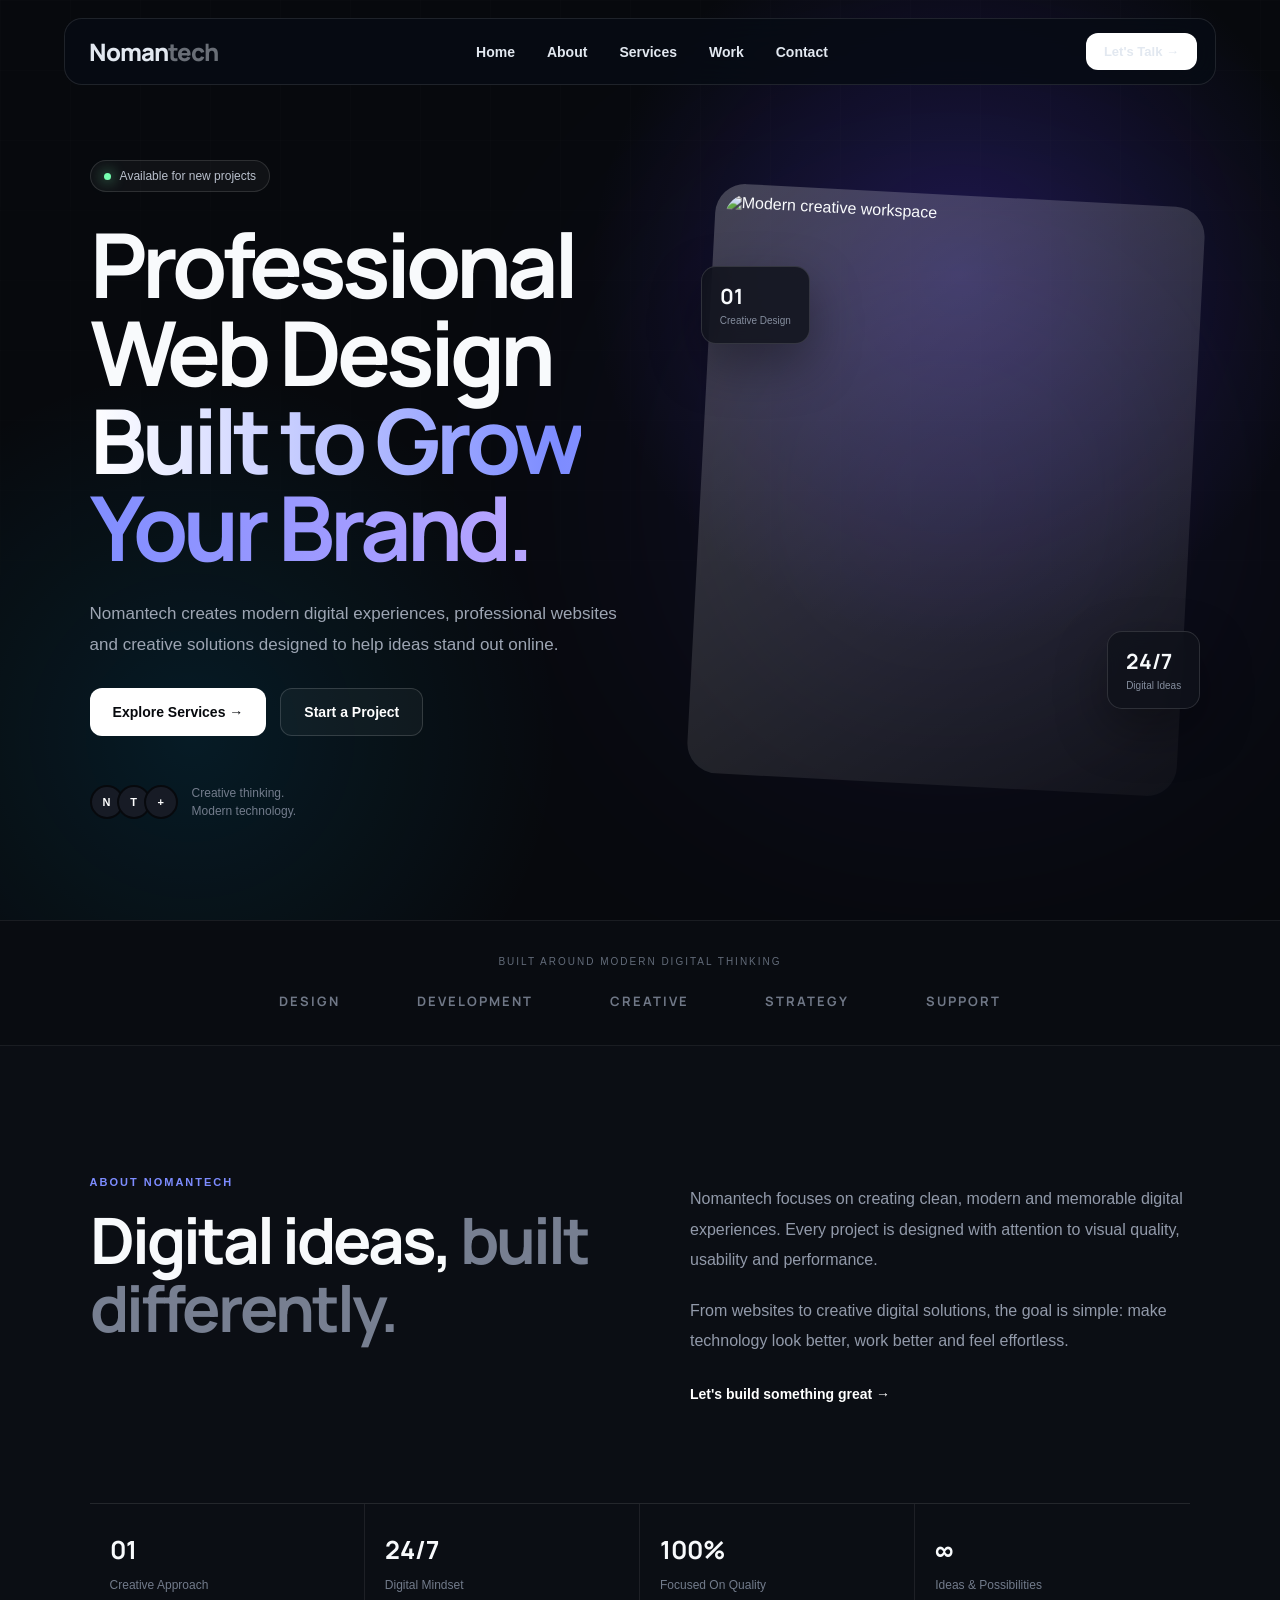
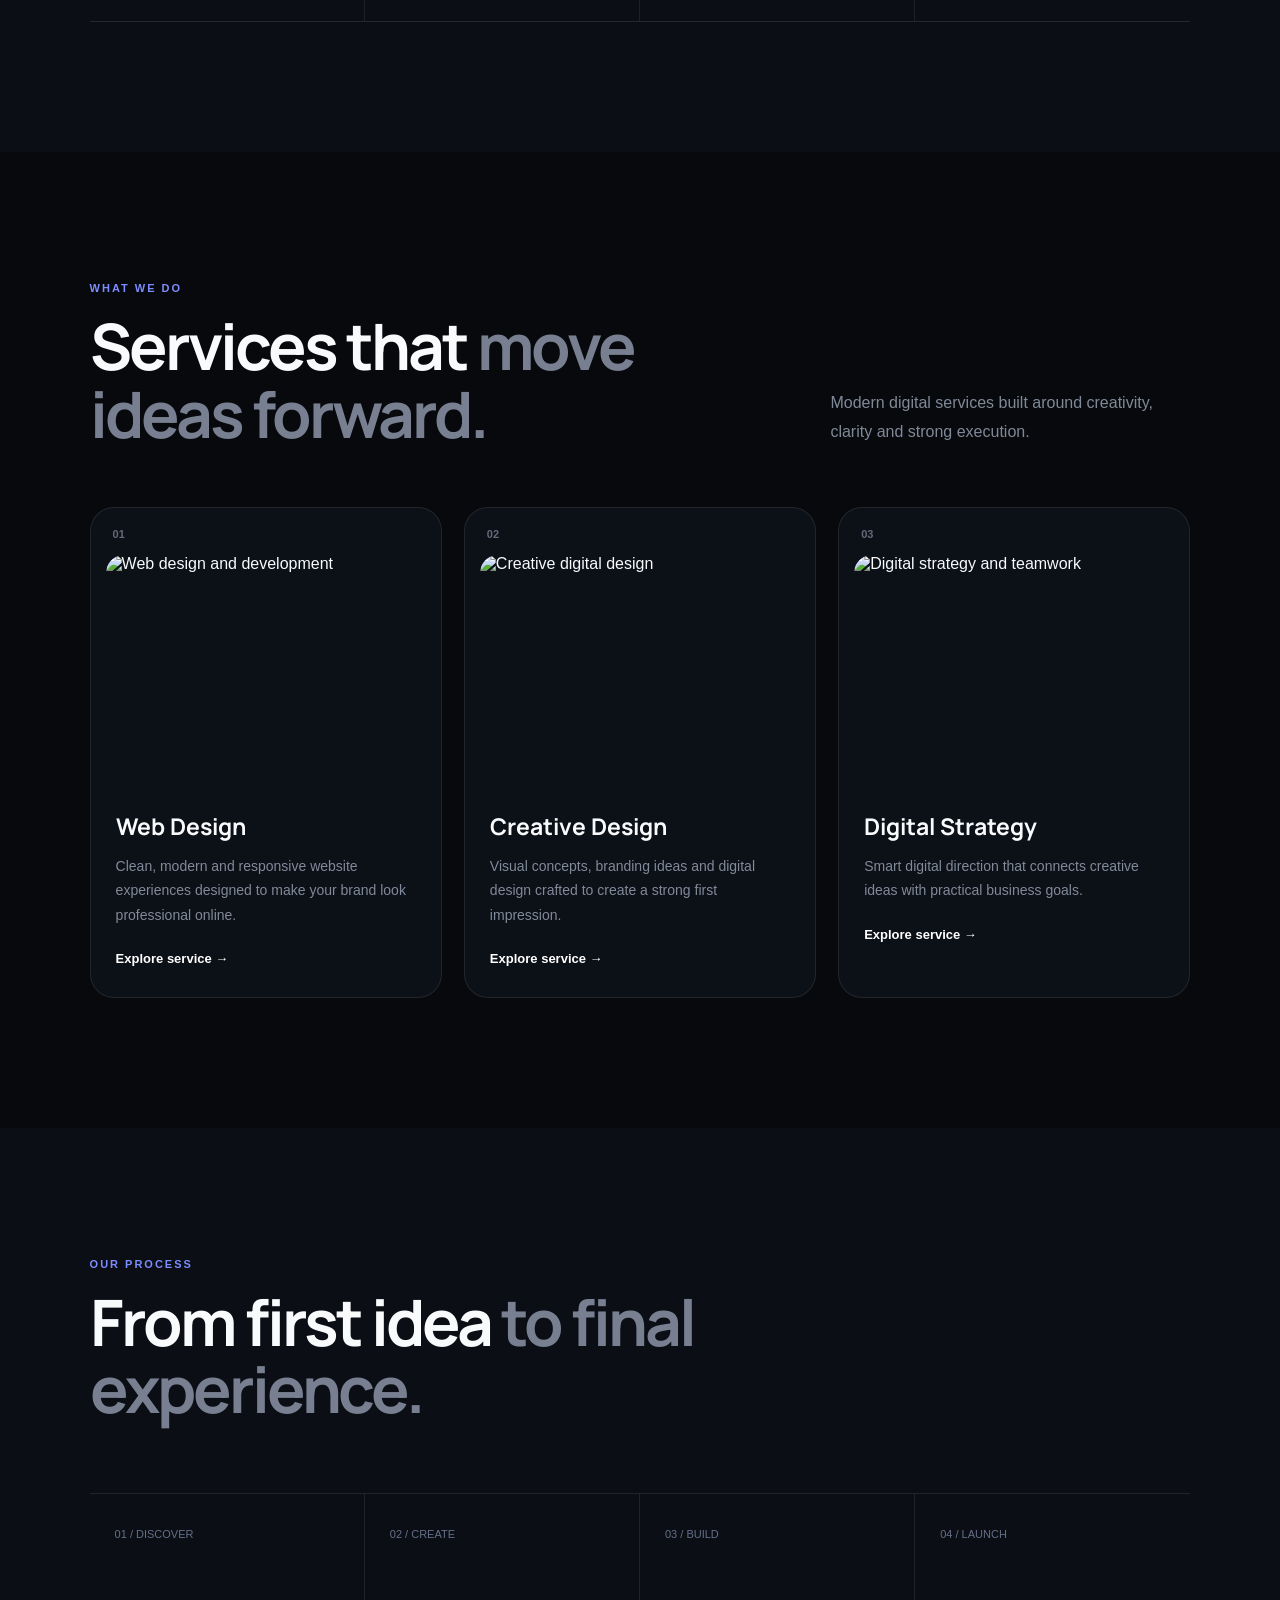
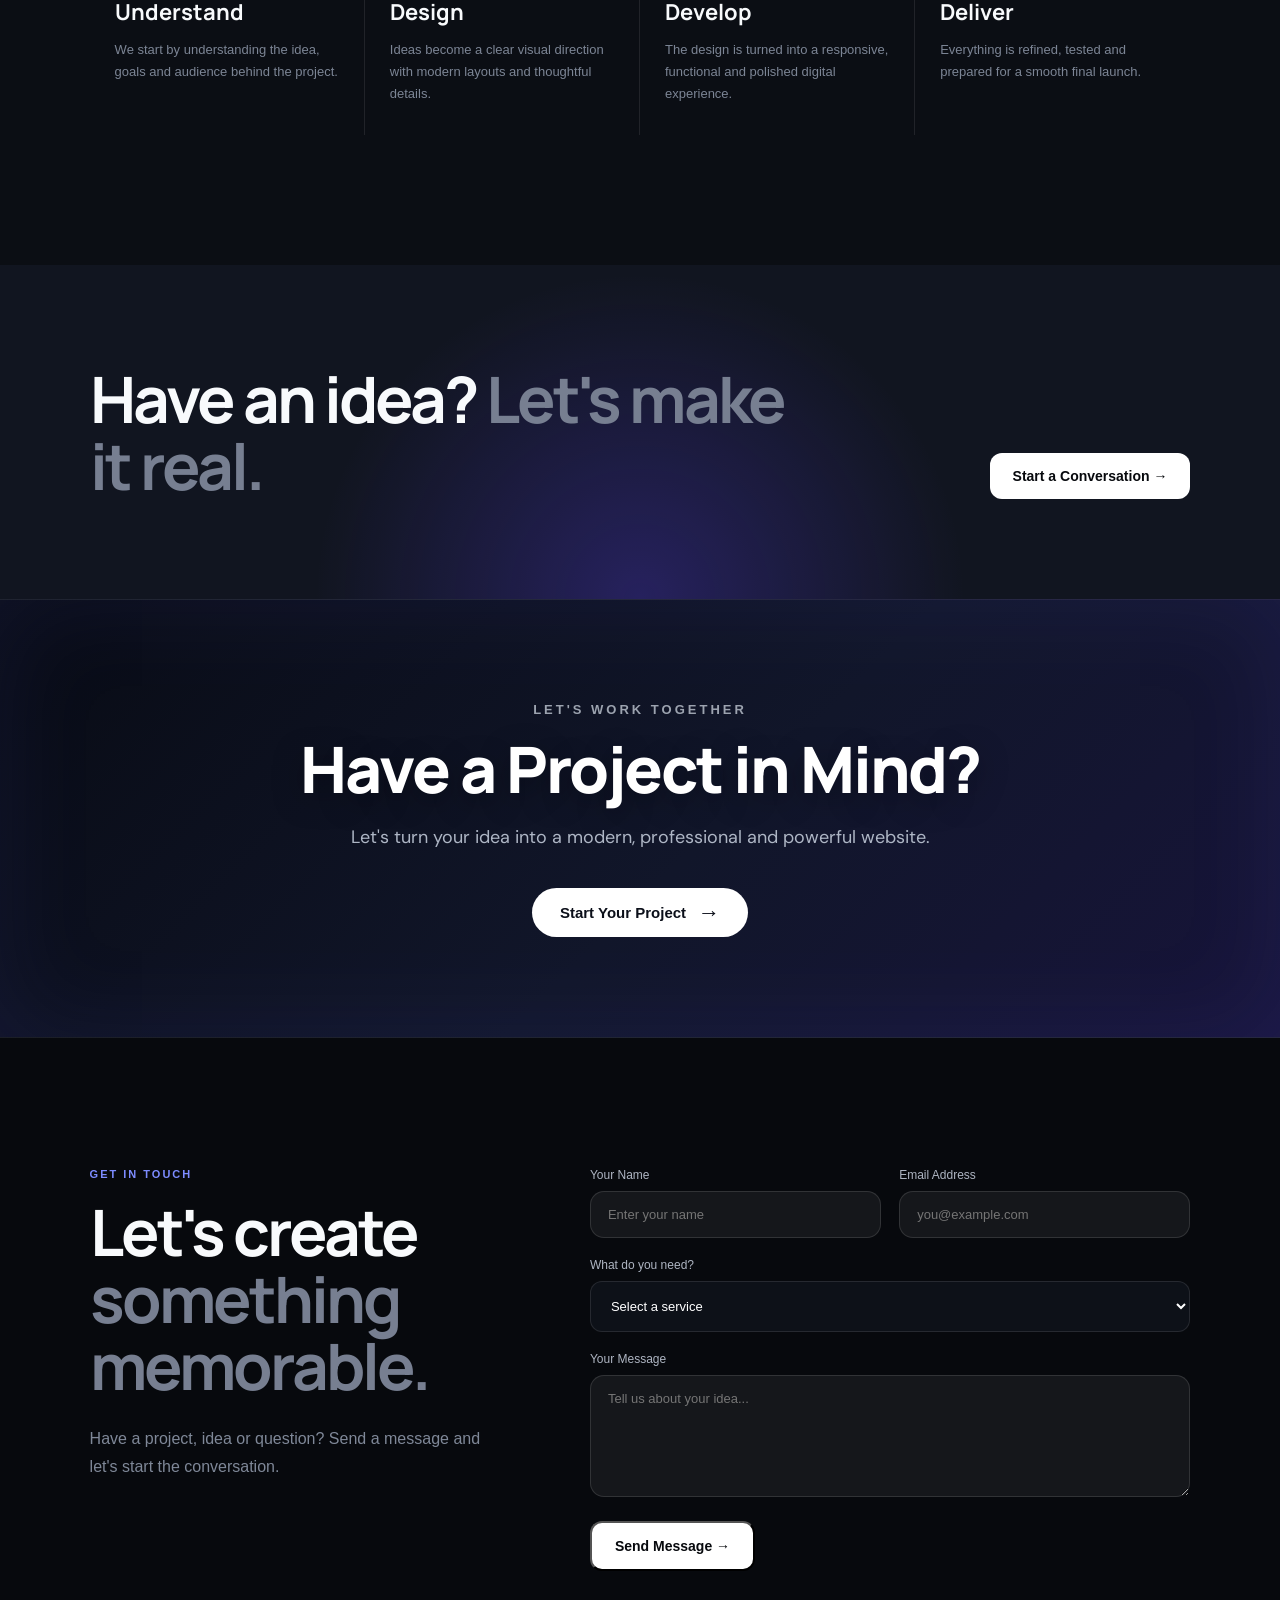
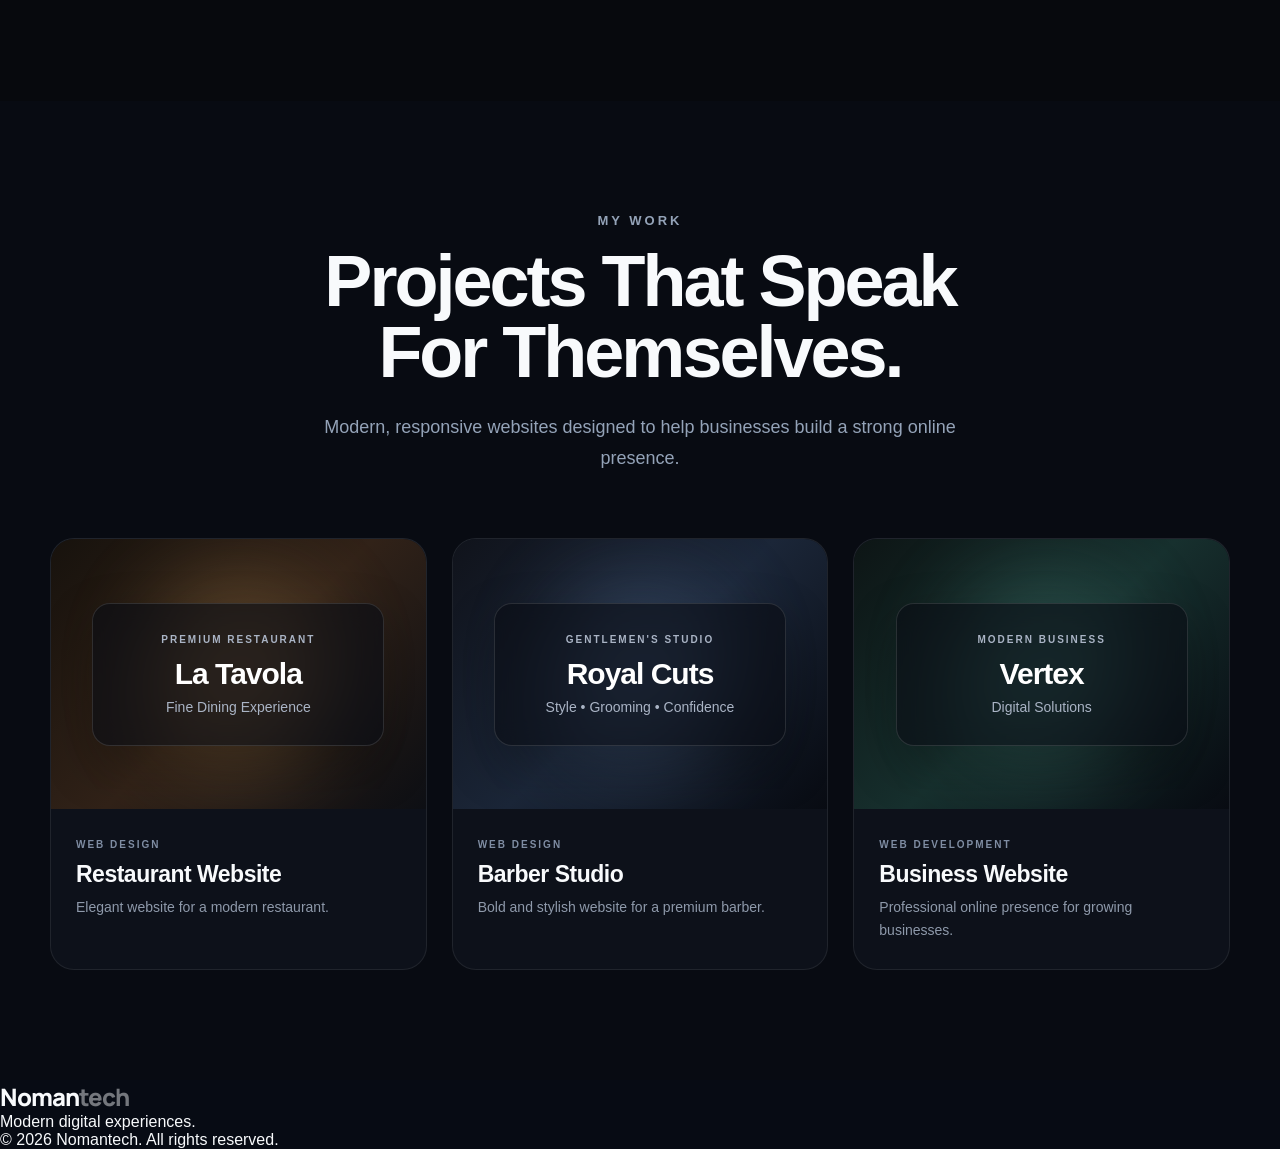
==== index.html @ fd7db146 "Fix SEO title tag" ====
<!DOCTYPE html>
<html lang="en">
<head>

    <meta charset="UTF-8">

    <meta name="viewport" content="width=device-width, initial-scale=1.0">

    <title>Nomantech | Web Design & Web Development</title>

    <meta name="description" content="Nomantech creates professional websites, modern web designs and custom web development solutions for businesses and brands.">

    <meta name="keywords" content="Nomantech, web design, web development, digital experiences, creative design, websites">

    <meta name="author" content="Nomantech">

    <meta name="robots" content="index, follow">

    <meta name="theme-color" content="#07090d">

    <link rel="canonical" href="https://noman-baloch.github.io/nomantech/">

    <!-- Open Graph -->

    <meta property="og:type" content="website">
    <meta property="og:title" content="Nomantech — Modern Digital Experiences">
    <meta property="og:description" content="Modern websites, creative digital experiences and professional solutions by Nomantech.">
    <meta property="og:url" content="https://noman-baloch.github.io/nomantech/">

    <!-- Twitter -->

    <meta name="twitter:card" content="summary_large_image">
    <meta name="twitter:title" content="Nomantech — Modern Digital Experiences">
    <meta name="twitter:description" content="Modern websites, creative digital experiences and professional solutions by Nomantech.">

    <!-- Fonts -->

    <link rel="preconnect" href="https://fonts.googleapis.com">
    <link rel="preconnect" href="https://fonts.gstatic.com" crossorigin>

    <link href="https://fonts.googleapis.com/css2?family=DM+Sans:wght@400;500;600;700&family=Manrope:wght@500;600;700;800&display=swap" rel="stylesheet">

    <!-- CSS -->

    <link rel="stylesheet" href="style.css">

    <!-- Google structured data -->

    <script type="application/ld+json">
    {
        "@context": "https://schema.org",
        "@type": "Organization",
        "name": "Nomantech",
        "url": "https://noman-baloch.github.io/nomantech/"
    }
    </script>

</head>

<body>

<!-- ================= NAVBAR ================= -->

<header class="site-header">

    <nav class="navbar">

        <a href="#home" class="logo">
            Noman<span>tech</span>
        </a>

        <div class="nav-links">

            <a href="#home">Home</a>

            <a href="#about">About</a>

            <a href="#services">Services</a>

            <a href="#work">Work</a>

            <a href="#contact">Contact</a>

        </div>

        <a href="#contact" class="nav-button">
            Let's Talk →
        </a>

    </nav>

</header>


<main>


<!-- ================= HERO ================= -->

<section id="home" class="hero">

    <div class="hero-content">

        <div class="hero-badge">

            <span></span>

            Available for new projects

        </div>


        <h1>

            Professional Web Design

            <span>Built to Grow Your Brand.</span>

        </h1>


        <p>

            Nomantech creates modern digital experiences,
            professional websites and creative solutions
            designed to help ideas stand out online.

        </p>


        <div class="hero-buttons">

            <a href="#services" class="button button-primary">

                Explore Services →

            </a>


            <a href="#contact" class="button button-outline">

                Start a Project

            </a>

        </div>


        <div class="hero-trust">

            <div class="trust-avatars">

                <span>N</span>

                <span>T</span>

                <span>+</span>

            </div>


            <p>

                Creative thinking.<br>

                Modern technology.

            </p>

        </div>

    </div>


    <div class="hero-visual">

        <div class="visual-glow"></div>


        <div class="hero-image-wrap">

            <img
                src="https://images.unsplash.com/photo-1497366754035-f200968a6e72?auto=format&fit=crop&w=1000&q=85"
                alt="Modern creative workspace"
            >

        </div>


        <div class="floating-card card-one">

            <strong>01</strong>

            <small>Creative Design</small>

        </div>


        <div class="floating-card card-two">

            <strong>24/7</strong>

            <small>Digital Ideas</small>

        </div>

    </div>

</section>


<!-- ================= TRUSTED ================= -->

<section class="trusted-section">

    <p>BUILT AROUND MODERN DIGITAL THINKING</p>


    <div class="trusted-items">

        <span>DESIGN</span>

        <span>DEVELOPMENT</span>

        <span>CREATIVE</span>

        <span>STRATEGY</span>

        <span>SUPPORT</span>

    </div>

</section>


<!-- ================= ABOUT ================= -->

<section id="about" class="about-section">

    <div class="about-grid">


        <div class="about-heading">

            <div class="section-label">

                ABOUT NOMANTECH

            </div>


            <h2>

                Digital ideas,

                <span>built differently.</span>

            </h2>

        </div>


        <div class="about-text">

            <p>

                Nomantech focuses on creating clean,
                modern and memorable digital experiences.
                Every project is designed with attention
                to visual quality, usability and performance.

            </p>


            <p>

                From websites to creative digital solutions,
                the goal is simple: make technology look
                better, work better and feel effortless.

            </p>


            <a href="#contact" class="text-link">

                Let's build something great →

            </a>

        </div>

    </div>


    <div class="stats">


        <div class="stat">

            <strong>01</strong>

            <span>Creative Approach</span>

        </div>


        <div class="stat">

            <strong>24/7</strong>

            <span>Digital Mindset</span>

        </div>


        <div class="stat">

            <strong>100%</strong>

            <span>Focused On Quality</span>

        </div>


        <div class="stat">

            <strong>∞</strong>

            <span>Ideas & Possibilities</span>

        </div>

    </div>

</section>


<!-- ================= SERVICES ================= -->

<section id="services" class="services-section">


    <div class="section-top">

        <div>

            <div class="section-label">

                WHAT WE DO

            </div>


            <h2>

                Services that

                <span>move ideas forward.</span>

            </h2>

        </div>


        <p>

            Modern digital services built around
            creativity, clarity and strong execution.

        </p>

    </div>


    <div class="services-grid">


        <article class="service-card">

            <div class="service-number">

                01

            </div>


            <div class="service-image">

                <img
                    src="https://images.unsplash.com/photo-1460925895917-afdab827c52f?auto=format&fit=crop&w=900&q=85"
                    alt="Web design and development"
                    loading="lazy"
                >

            </div>


            <div class="service-content">

                <h3>

                    Web Design

                </h3>


                <p>

                    Clean, modern and responsive website
                    experiences designed to make your brand
                    look professional online.

                </p>


                <a href="#contact">

                    Explore service →

                </a>

            </div>

        </article>


        <article class="service-card">

            <div class="service-number">

                02

            </div>


            <div class="service-image">

                <img
                    src="https://images.unsplash.com/photo-1558655146-d09347e92766?auto=format&fit=crop&w=900&q=85"
                    alt="Creative digital design"
                    loading="lazy"
                >

            </div>


            <div class="service-content">

                <h3>

                    Creative Design

                </h3>


                <p>

                    Visual concepts, branding ideas and
                    digital design crafted to create a
                    strong first impression.

                </p>


                <a href="#contact">

                    Explore service →

                </a>

            </div>

        </article>


        <article class="service-card">

            <div class="service-number">

                03

            </div>


            <div class="service-image">

                <img
                    src="https://images.unsplash.com/photo-1551434678-e076c223a692?auto=format&fit=crop&w=900&q=85"
                    alt="Digital strategy and teamwork"
                    loading="lazy"
                >

            </div>


            <div class="service-content">

                <h3>

                    Digital Strategy

                </h3>


                <p>

                    Smart digital direction that connects
                    creative ideas with practical business
                    goals.

                </p>


                <a href="#contact">

                    Explore service →

                </a>

            </div>

        </article>


    </div>

</section>


<!-- ================= WORK ================= -->

<section id="work" class="work-section">


    <div class="section-label">

        OUR PROCESS

    </div>


    <h2>

        From first idea

        <span>to final experience.</span>

    </h2>


    <div class="process-grid">


        <div class="process-item">

            <span>01 / DISCOVER</span>

            <h3>Understand</h3>

            <p>

                We start by understanding the idea,
                goals and audience behind the project.

            </p>

        </div>


        <div class="process-item">

            <span>02 / CREATE</span>

            <h3>Design</h3>

            <p>

                Ideas become a clear visual direction
                with modern layouts and thoughtful details.

            </p>

        </div>


        <div class="process-item">

            <span>03 / BUILD</span>

            <h3>Develop</h3>

            <p>

                The design is turned into a responsive,
                functional and polished digital experience.

            </p>

        </div>


        <div class="process-item">

            <span>04 / LAUNCH</span>

            <h3>Deliver</h3>

            <p>

                Everything is refined, tested and prepared
                for a smooth final launch.

            </p>

        </div>


    </div>

</section>


<!-- ================= CTA ================= -->

<section class="cta-section">


    <div class="cta-inner">


        <h2>

            Have an idea?

            <span>Let's make it real.</span>

        </h2>


        <a href="#contact" class="button button-light">

            Start a Conversation →

        </a>

    </div>

</section>

<!-- ===== START YOUR PROJECT CTA ===== -->
<section class="project-cta">
    <div class="cta-content">
        <span class="cta-label">LET'S WORK TOGETHER</span>

        <h2>Have a Project in Mind?</h2>

        <p>
            Let's turn your idea into a modern, professional and powerful website.
        </p>

        <a href="#contact" class="cta-button">
            Start Your Project <span>→</span>
        </a>
    </div>
</section>

<!-- ================= CONTACT ================= -->

<section id="contact" class="contact-section">


    <div class="contact-heading">


        <div class="section-label">

            GET IN TOUCH

        </div>


        <h2>

            Let's create

            <span>something memorable.</span>

        </h2>


        <p>

            Have a project, idea or question?
            Send a message and let's start the conversation.

        </p>

    </div>


    <form class="contact-form" action="https://formspree.io/f/xljewkkn" method="POST">


        <div class="form-row">


            <div class="form-group">

                <label for="name">

                    Your Name

                </label>


                <input
                    id="name"
		    name="name"
		    type="text"
		    placeholder="Enter your name"
		    required
		>

            </div>


            <div class="form-group">

                <label for="email">

                    Email Address

                </label>


                <input
 		    id="email"
		    name="email"
		    type="email"
		    placeholder="you@example.com"
		    required
		>

            </div>

        </div>


        <div class="form-group">

            <label for="service">

                What do you need?

            </label>


            <select id="service" name="service">

                <option value="">

                    Select a service

                </option>

                <option>

                    Web Design

                </option>

                <option>

                    Creative Design

                </option>

                <option>

                    Digital Strategy

                </option>

                <option>

                    Other

                </option>

            </select>

        </div>


        <div class="form-group">

            <label for="message">

                Your Message

            </label>


            <textarea
	        id="message"
                name="message"
                rows="6"
                placeholder="Tell us about your idea..."
                required
            ></textarea>

        </div>


        <button type="submit" class="button button-primary">

            Send Message →

        </button>


    </form>

</section>


<!-- ===== PORTFOLIO ===== -->
<section id="portfolio" class="portfolio-section">
    <div class="portfolio-container">

        <div class="section-heading">
            <span>MY WORK</span>
            <h2>Projects That Speak<br>For Themselves.</h2>
            <p>Modern, responsive websites designed to help businesses build a strong online presence.</p>
        </div>

        <div class="portfolio-grid">

            <div class="portfolio-card">
                <div class="portfolio-image restaurant">
                    <div class="mockup-content">
                        <small>PREMIUM RESTAURANT</small>
                        <h3>La Tavola</h3>
                        <p>Fine Dining Experience</p>
                    </div>
                </div>
                <div class="portfolio-info">
                    <span>WEB DESIGN</span>
                    <h3>Restaurant Website</h3>
                    <p>Elegant website for a modern restaurant.</p>
                </div>
            </div>

            <div class="portfolio-card">
                <div class="portfolio-image barber">
                    <div class="mockup-content">
                        <small>GENTLEMEN'S STUDIO</small>
                        <h3>Royal Cuts</h3>
                        <p>Style • Grooming • Confidence</p>
                    </div>
                </div>
                <div class="portfolio-info">
                    <span>WEB DESIGN</span>
                    <h3>Barber Studio</h3>
                    <p>Bold and stylish website for a premium barber.</p>
                </div>
            </div>

            <div class="portfolio-card">
                <div class="portfolio-image business">
                    <div class="mockup-content">
                        <small>MODERN BUSINESS</small>
                        <h3>Vertex</h3>
                        <p>Digital Solutions</p>
                    </div>
                </div>
                <div class="portfolio-info">
                    <span>WEB DEVELOPMENT</span>
                    <h3>Business Website</h3>
                    <p>Professional online presence for growing businesses.</p>
                </div>
            </div>

        </div>
    </div>
</section>
</main>


<!-- ================= FOOTER ================= -->

<footer class="site-footer">


    <div>

        <a href="#home" class="logo">

            Noman<span>tech</span>

        </a>


        <p>

            Modern digital experiences.

        </p>

    </div>


    <p>

          © 2026 Nomantech. All rights reserved.

    </p>


</footer>


<!-- ================= SCRIPT ================= -->

<script>

document
    .querySelector(".contact-form")
    .addEventListener("submit", function(event) {


        alert("Thanks! Your message has been received.");

    });

</script>


</body>
</html>
---- style.css ----
* {
  margin: 0;
  padding: 0;
  box-sizing: border-box;
  }

html {
scroll-behavior: smooth;
}

body {
font-family: "DM Sans", sans-serif;
background: #07090d;
color: #f8fafc;
overflow-x: hidden;
}

a {
color: inherit;
text-decoration: none;
}

img {
display: block;
width: 100%;
}

/* ================= NAVBAR ================= */

.site-header {
position: fixed;
top: 0;
left: 0;
width: 100%;
z-index: 1000;
padding: 18px 5%;
}

.navbar {
max-width: 1250px;
margin: auto;
padding: 14px 18px 14px 24px;
display: flex;
align-items: center;
justify-content: space-between;
border: 1px solid rgba(255,255,255,.10);
border-radius: 18px;
background: rgba(10,12,18,.72);
backdrop-filter: blur(18px);
}

.logo {
font-family: "Manrope", sans-serif;
font-size: 24px;
font-weight: 800;
letter-spacing: -1px;
}

.logo span {
opacity: .45;
}

.nav-links {
display: flex;
gap: 32px;
}

.nav-links a {
color: #a7afbd;
font-size: 14px;
transition: .3s ease;
}

.nav-links a:hover {
color: white;
}

.nav-button {
padding: 11px 18px;
border-radius: 12px;
background: white;
color: #080a0e;
font-size: 13px;
font-weight: 700;
}

/* ================= HERO ================= */

.hero {
min-height: 100vh;
padding: 160px 7% 100px;
display: grid;
grid-template-columns: 1.05fr .95fr;
align-items: center;
gap: 70px;
position: relative;
overflow: hidden;
background:
radial-gradient(circle at 75% 30%, rgba(93,65,255,.24), transparent 32%),
radial-gradient(circle at 15% 80%, rgba(0,190,255,.10), transparent 28%),
#07090d;
}

.hero::before {
content: "";
position: absolute;
inset: 0;
opacity: .13;
background-image:
linear-gradient(rgba(255,255,255,.08) 1px, transparent 1px),
linear-gradient(90deg, rgba(255,255,255,.08) 1px, transparent 1px);
background-size: 70px 70px;
mask-image: linear-gradient(to bottom, black, transparent);
}

.hero-content {
position: relative;
z-index: 2;
max-width: 700px;
}

.hero-badge {
display: inline-flex;
align-items: center;
gap: 9px;
padding: 8px 13px;
border: 1px solid rgba(255,255,255,.12);
border-radius: 100px;
background: rgba(255,255,255,.04);
color: #b9c0cc;
font-size: 12px;
margin-bottom: 28px;
}

.hero-badge span {
width: 7px;
height: 7px;
border-radius: 50%;
background: #76ffb0;
box-shadow: 0 0 14px #76ffb0;
}

.hero h1 {
font-family: "Manrope", sans-serif;
font-size: clamp(52px, 7vw, 92px);
line-height: .98;
letter-spacing: -5px;
max-width: 800px;
}

.hero h1 span {
background: linear-gradient(90deg, #ffffff, #7d8cff, #b8a5ff);
-webkit-background-clip: text;
color: transparent;
}

.hero-content > p {
max-width: 590px;
margin: 28px 0;
color: #9da5b3;
font-size: 17px;
line-height: 1.8;
}

.hero-buttons {
display: flex;
gap: 14px;
flex-wrap: wrap;
}

.button {
display: inline-flex;
align-items: center;
justify-content: center;
padding: 15px 23px;
border-radius: 13px;
font-size: 14px;
font-weight: 700;
transition: .3s ease;
}

.button-primary {
background: white;
color: #07090d;
}

.button-primary:hover {
transform: translateY(-3px);
}

.button-outline {
border: 1px solid rgba(255,255,255,.15);
color: white;
background: rgba(255,255,255,.04);
}

.button-outline:hover {
background: rgba(255,255,255,.10);
}

.hero-trust {
margin-top: 48px;
display: flex;
align-items: center;
gap: 14px;
}

.hero-trust p {
color: #737c8c;
font-size: 12px;
line-height: 1.5;
}

.trust-avatars {
display: flex;
}

.trust-avatars span {
width: 34px;
height: 34px;
margin-left: -7px;
display: grid;
place-items: center;
border-radius: 50%;
border: 2px solid #07090d;
background: #171b25;
color: white;
font-size: 11px;
font-weight: 700;
}

.trust-avatars span:first-child {
margin-left: 0;
}

/* ================= HERO IMAGE ================= */

.hero-visual {
position: relative;
min-height: 570px;
display: grid;
place-items: center;
}

.visual-glow {
position: absolute;
width: 400px;
height: 400px;
border-radius: 50%;
background: #6246ff;
filter: blur(150px);
opacity: .20;
}

.hero-image-wrap {
width: min(100%, 500px);
height: 590px;
padding: 10px;
border-radius: 30px;
background: linear-gradient(
145deg,
rgba(255,255,255,.22),
rgba(255,255,255,.03)
);
transform: rotate(3deg);
position: relative;
z-index: 2;
}

.hero-image-wrap img {
height: 100%;
object-fit: cover;
border-radius: 23px;
filter: saturate(.85);
}

.floating-card {
position: absolute;
z-index: 5;
padding: 15px 18px;
border-radius: 15px;
background: rgba(15,18,26,.82);
border: 1px solid rgba(255,255,255,.13);
backdrop-filter: blur(15px);
box-shadow: 0 20px 50px rgba(0,0,0,.35);
}

.floating-card strong {
display: block;
font-family: "Manrope", sans-serif;
font-size: 21px;
}

.floating-card small {
color: #858e9e;
font-size: 10px;
}

.card-one {
top: 12%;
left: 0;
}

.card-two {
right: -2%;
bottom: 13%;
}

/* ================= TRUSTED ================= */

.trusted-section {
padding: 35px 7%;
border-top: 1px solid rgba(255,255,255,.07);
border-bottom: 1px solid rgba(255,255,255,.07);
background: #090c11;
}

.trusted-section > p {
text-align: center;
color: #626b79;
font-size: 10px;
letter-spacing: 2px;
margin-bottom: 25px;
}

.trusted-items {
display: flex;
justify-content: center;
gap: clamp(25px, 6vw, 90px);
flex-wrap: wrap;
}

.trusted-items span {
color: #707887;
font-family: "Manrope", sans-serif;
font-size: 13px;
font-weight: 700;
letter-spacing: 2px;
}

/* ================= GENERAL ================= */

.section-label {
color: #7d8cff;
font-size: 11px;
font-weight: 700;
letter-spacing: 2px;
margin-bottom: 18px;
}

.about-section,
.services-section,
.work-section,
.contact-section {
padding: 130px 7%;
}

/* ================= ABOUT ================= */

.about-section {
background: #0b0e14;
}

.about-grid {
max-width: 1200px;
margin: auto;
display: grid;
grid-template-columns: 1fr 1fr;
gap: 100px;
}

.about-heading h2,
.section-top h2,
.work-section h2,
.contact-heading h2,
.cta-section h2 {
font-family: "Manrope", sans-serif;
font-size: clamp(38px, 5vw, 65px);
line-height: 1.05;
letter-spacing: -3px;
}

.about-heading h2 span,
.section-top h2 span,
.work-section h2 span,
.contact-heading h2 span,
.cta-section h2 span {
color: #777f91;
}

.about-text {
padding-top: 8px;
}

.about-text p {
color: #929aaa;
line-height: 1.9;
margin-bottom: 20px;
}

.text-link {
display: inline-block;
margin-top: 10px;
color: white;
font-weight: 700;
font-size: 14px;
}

.stats {
max-width: 1200px;
margin: 100px auto 0;
display: grid;
grid-template-columns: repeat(4, 1fr);
border-top: 1px solid rgba(255,255,255,.10);
border-bottom: 1px solid rgba(255,255,255,.10);
}

.stat {
padding: 28px 20px;
border-right: 1px solid rgba(255,255,255,.08);
}

.stat:last-child {
border-right: 0;
}

.stat strong {
display: block;
font-family: "Manrope", sans-serif;
font-size: 25px;
margin-bottom: 8px;
}

.stat span {
color: #727b8b;
font-size: 12px;
}

/* ================= SERVICES ================= */

.services-section {
background: #07090d;
}

.section-top {
max-width: 1200px;
margin: auto auto 60px;
display: flex;
justify-content: space-between;
align-items: end;
gap: 50px;
}

.section-top > p {
max-width: 360px;
color: #808998;
line-height: 1.8;
}

.services-grid {
max-width: 1200px;
margin: auto;
display: grid;
grid-template-columns: repeat(3, 1fr);
gap: 22px;
}

.service-card {
overflow: hidden;
border: 1px solid rgba(255,255,255,.09);
border-radius: 24px;
background: #0c1017;
transition: .4s ease;
}

.service-card:hover {
transform: translateY(-8px);
border-color: rgba(255,255,255,.20);
}

.service-number {
padding: 20px 22px 0;
color: #626b79;
font-size: 11px;
font-weight: 700;
}

.service-image {
height: 230px;
margin: 15px;
overflow: hidden;
border-radius: 17px;
}

.service-image img {
height: 100%;
object-fit: cover;
transition: .5s ease;
}

.service-card:hover .service-image img {
transform: scale(1.06);
}

.service-content {
padding: 10px 25px 30px;
}

.service-content h3 {
font-family: "Manrope", sans-serif;
font-size: 23px;
margin-bottom: 12px;
}

.service-content p {
color: #818a9a;
font-size: 14px;
line-height: 1.75;
margin-bottom: 22px;
}

.service-content a {
font-size: 13px;
font-weight: 700;
color: white;
}

/* ================= WORK ================= */

.work-section {
background: #0b0e14;
}

.work-section > h2 {
max-width: 800px;
margin-bottom: 70px;
}

.process-grid {
max-width: 1200px;
margin: auto;
display: grid;
grid-template-columns: repeat(4, 1fr);
border-top: 1px solid rgba(255,255,255,.09);
}

.process-item {
padding: 30px 25px;
border-right: 1px solid rgba(255,255,255,.09);
}

.process-item:last-child {
border-right: 0;
}

.process-item > span {
color: #66708a;
font-size: 11px;
}

.process-item h3 {
margin: 55px 0 12px;
font-family: "Manrope", sans-serif;
font-size: 22px;
}

.process-item p {
color: #7c8595;
font-size: 13px;
line-height: 1.7;
}

/* ================= CTA ================= */

.cta-section {
padding: 100px 7%;
background:
radial-gradient(circle at 50% 100%, rgba(93,65,255,.28), transparent 45%),
#111520;
}

.cta-inner {
max-width: 1200px;
margin: auto;
display: flex;
align-items: end;
justify-content: space-between;
gap: 40px;
}

.cta-section h2 {
max-width: 700px;
}

.button-light {
background: white;
color: #07090d;
white-space: nowrap;
}

/* ================= CONTACT ================= */

.contact-section {
background: #07090d;
display: grid;
grid-template-columns: .8fr 1.2fr;
gap: 100px;
}

.contact-heading p {
max-width: 470px;
margin-top: 25px;
color: #7f8898;
line-height: 1.8;
}

.contact-form {
max-width: 650px;
}

.form-row {
display: grid;
grid-template-columns: 1fr 1fr;
gap: 18px;
}

.form-group {
margin-bottom: 20px;
}

.form-group label {
display: block;
margin-bottom: 9px;
color: #aeb5c2;
font-size: 12px;
}

.form-group input,
.form-group select,
.form-group textarea {
width: 100%;
padding: 16px;
border: 1px solid rgba(255,255,255,.10);
border-radius: 12px;
outline: none;
background: #0d1118;
color: white;
font-family: inherit;
font-size: 13px;
transition: .3s ease;
}

.form-group input:focus,
.form-group select:focus,
.form-group textarea:focus {
border-color: rgba(130,140,255,.7);
}

.form-group textarea {
resize: vertical;
}

.submit-button {
width: 100%;
padding: 16px;
border: 0;
border-radius: 12px;
background: white;
color: #07090d;
font-weight: 800;
cursor: pointer;
transition: .3s ease;
}

.submit-button:hover {
transform: translateY(-2px);
}

/* ================= FOOTER ================= */

.footer {
padding: 55px 7% 25px;
background: #05070a;
border-top: 1px solid rgba(255,255,255,.08);
}

.footer-top {
max-width: 1200px;
margin: auto;
display: flex;
justify-content: space-between;
gap: 50px;
padding-bottom: 45px;
}

.footer-logo {
display: inline-block;
margin-bottom: 12px;
}

.footer-top p {
max-width: 330px;
color: #687180;
font-size: 12px;
line-height: 1.7;
}

.footer-links {
display: flex;
gap: 25px;
align-items: center;
}

.footer-links a {
color: #7b8492;
font-size: 12px;
}

.footer-links a:hover {
color: white;
}

.footer-bottom {
max-width: 1200px;
margin: auto;
padding-top: 22px;
border-top: 1px solid rgba(255,255,255,.07);
display: flex;
justify-content: space-between;
gap: 20px;
}

.footer-bottom p {
color: #555e6c;
font-size: 10px;
}

/* ================= MOBILE ================= */

@media (max-width: 900px) {

.nav-links {
    display: none;
}

.hero {
    grid-template-columns: 1fr;
    padding-top: 140px;
}

.hero-visual {
    min-height: 480px;
}

.hero-image-wrap {
    height: 480px;
}

.services-grid {
    grid-template-columns: 1fr;
    max-width: 550px;
}

.about-grid,
.contact-section {
    grid-template-columns: 1fr;
    gap: 50px;
}

.stats {
    grid-template-columns: repeat(2, 1fr);
}

.stat:nth-child(2) {
    border-right: 0;
}

.section-top {
    display: block;
}

.section-top > p {
    margin-top: 25px;
}

.process-grid {
    grid-template-columns: repeat(2, 1fr);
}

.process-item:nth-child(2) {
    border-right: 0;
}

.process-item:nth-child(3),
.process-item:nth-child(4) {
    border-top: 1px solid rgba(255,255,255,.09);
}

.cta-inner {
    display: block;
}

.cta-inner .button {
    margin-top: 30px;
}

}

@media (max-width: 600px) {

.site-header {
    padding: 12px;
}

.navbar {
    padding: 12px 15px;
}

.nav-button {
    padding: 9px 12px;
    font-size: 11px;
}

.hero {
    padding: 125px 20px 70px;
    gap: 35px;
}

.hero h1 {
    font-size: clamp(44px, 14vw, 64px);
    letter-spacing: -3px;
}

.hero-content > p {
    font-size: 15px;
}

.hero-visual {
    min-height: 390px;
}

.hero-image-wrap {
    height: 390px;
}

.floating-card {
    padding: 11px 13px;
}

.card-one {
    left: -5px;
}

.card-two {
    right: -5px;
}

.about-section,
.services-section,
.work-section,
.contact-section {
    padding: 90px 20px;
}

.about-grid {
    gap: 35px;
}

.about-heading h2,
.section-top h2,
.work-section h2,
.contact-heading h2,
.cta-section h2 {
    font-size: 40px;
    letter-spacing: -2px;
}

.stats {
    margin-top: 60px;
}

.stat {
    padding: 22px 12px;
}

.service-image {
    height: 210px;
}

.process-grid {
    grid-template-columns: 1fr;
}

.process-item {
    border-right: 0;
    border-bottom: 1px solid rgba(255,255,255,.09);
}

.process-item:last-child {
    border-bottom: 0;
}

.process-item:nth-child(3),
.process-item:nth-child(4) {
    border-top: 0;
}

.form-row {
    grid-template-columns: 1fr;
    gap: 0;
}

.footer {
    padding: 45px 20px 22px;
}

.footer-top,
.footer-bottom {
    display: block;
}

.footer-links {
    margin-top: 30px;
    flex-wrap: wrap;
}

.footer-bottom p + p {
    margin-top: 8px;
}

}
/* ===== NOMANTECH PREMIUM UPGRADE ===== */

html {
    scroll-behavior: smooth;
}

body {
    font-family: 'Inter', sans-serif;
    background: #070b14;
    color: #f8fafc;
    overflow-x: hidden;
}

h1, h2, h3, h4 {
    font-family: 'Space Grotesk', sans-serif;
}

/* Premium navigation */
nav {
    background: rgba(7, 11, 20, 0.82) !important;
    backdrop-filter: blur(18px);
    -webkit-backdrop-filter: blur(18px);
    border-bottom: 1px solid rgba(255,255,255,0.08);
}

nav a {
    color: #e2e8f0 !important;
    font-weight: 600;
    transition: 0.3s ease;
}

nav a:hover {
    color: #38bdf8 !important;
}

/* Premium sections */
section {
    position: relative;
}

/* Headings */
section h2 {
    font-family: 'Space Grotesk', sans-serif;
    font-weight: 700;
    letter-spacing: -1px;
}

/* Service cards */
.card {
    background: rgba(255,255,255,0.06) !important;
    border: 1px solid rgba(255,255,255,0.10);
    border-radius: 22px !important;
    box-shadow: 0 20px 60px rgba(0,0,0,0.25) !important;
    backdrop-filter: blur(15px);
    transition: transform 0.35s ease, box-shadow 0.35s ease, border-color 0.35s ease;
}

.card:hover {
    transform: translateY(-10px);
    border-color: rgba(56,189,248,0.45);
    box-shadow: 0 25px 70px rgba(0,0,0,0.4) !important;
}

/* Images */
img {
    max-width: 100%;
    border-radius: 18px;
    transition: transform 0.4s ease, filter 0.4s ease;
}

img:hover {
    transform: scale(1.025);
}

/* Buttons */
button,
.btn,
a.button {
    border-radius: 12px !important;
    font-weight: 700;
    transition: 0.3s ease;
}

button:hover,
.btn:hover,
a.button:hover {
    transform: translateY(-3px);
}

/* Contact form */
.contact-form input,
.contact-form textarea {
    background: rgba(255,255,255,0.06) !important;
    color: #fff !important;
    border: 1px solid rgba(255,255,255,0.12) !important;
    border-radius: 14px !important;
    padding: 15px 17px !important;
    outline: none;
    transition: 0.3s ease;
}

.contact-form input:focus,
.contact-form textarea:focus {
    border-color: #38bdf8 !important;
    box-shadow: 0 0 0 3px rgba(56,189,248,0.12);
}

/* Selection */
::selection {
    background: #38bdf8;
    color: #020617;
}

/* Mobile */
@media (max-width: 768px) {
    section {
        padding-left: 18px !important;
        padding-right: 18px !important;
    }

    h1 {
        font-size: clamp(38px, 10vw, 60px);
    }

    section h2 {
        font-size: 36px !important;
    }

    .card {
        width: 100% !important;
        max-width: 360px;
    }
}
/* ===== NOMANTECH PREMIUM PORTFOLIO ===== */

.portfolio-section {
    padding: 110px 20px;
    background: #080b12;
    color: #f8fafc;
}

.portfolio-container {
    max-width: 1180px;
    margin: 0 auto;
}

.section-heading {
    max-width: 760px;
    margin: 0 auto 65px;
    text-align: center;
}

.section-heading span {
    display: inline-block;
    margin-bottom: 18px;
    font-size: 13px;
    font-weight: 700;
    letter-spacing: 3px;
    color: #94a3b8;
}

.section-heading h2 {
    margin: 0;
    font-size: clamp(42px, 6vw, 72px);
    line-height: 0.98;
    letter-spacing: -3px;
    font-weight: 800;
    color: #f8fafc;
}

.section-heading p {
    max-width: 650px;
    margin: 25px auto 0;
    color: #94a3b8;
    font-size: 18px;
    line-height: 1.7;
}

/* ===== PORTFOLIO GRID ===== */

.portfolio-grid {
    display: grid;
    grid-template-columns: repeat(3, 1fr);
    gap: 25px;
}

.portfolio-card {
    overflow: hidden;
    background: #0d111a;
    border: 1px solid rgba(255,255,255,0.08);
    border-radius: 24px;
    transition: transform 0.35s ease, border-color 0.35s ease,
                box-shadow 0.35s ease;
}

.portfolio-card:hover {
    transform: translateY(-10px);
    border-color: rgba(255,255,255,0.18);
    box-shadow: 0 25px 60px rgba(0,0,0,0.35);
}

/* ===== PROJECT PREVIEWS ===== */

.portfolio-image {
    height: 270px;
    position: relative;
    display: flex;
    align-items: center;
    justify-content: center;
    overflow: hidden;
}

.portfolio-image::before {
    content: "";
    position: absolute;
    width: 180px;
    height: 180px;
    border-radius: 50%;
    filter: blur(45px);
    opacity: 0.35;
}

.restaurant {
    background:
        linear-gradient(135deg, #17120d, #312218 50%, #0d0f14);
}

.restaurant::before {
    background: #d6a35d;
}

.barber {
    background:
        linear-gradient(135deg, #10131b, #1b2638 50%, #080b12);
}

.barber::before {
    background: #6d8fbd;
}

.business {
    background:
        linear-gradient(135deg, #0d1515, #17302e 50%, #080b12);
}

.business::before {
    background: #5ca99d;
}

.mockup-content {
    position: relative;
    z-index: 2;
    width: 78%;
    padding: 30px;
    text-align: center;
    border: 1px solid rgba(255,255,255,0.12);
    border-radius: 18px;
    background: rgba(10,13,20,0.65);
    backdrop-filter: blur(12px);
    box-shadow: 0 20px 50px rgba(0,0,0,0.3);
}

.mockup-content small {
    display: block;
    margin-bottom: 12px;
    color: #aab4c5;
    font-size: 10px;
    font-weight: 700;
    letter-spacing: 2px;
}

.mockup-content h3 {
    margin: 0 0 8px;
    color: #ffffff;
    font-size: 30px;
    font-weight: 800;
    letter-spacing: -1px;
}

.mockup-content p {
    margin: 0;
    color: #aab4c5;
    font-size: 14px;
}

/* ===== PROJECT INFORMATION ===== */

.portfolio-info {
    padding: 25px 25px 28px;
}

.portfolio-info > span {
    color: #7f8da3;
    font-size: 10px;
    font-weight: 700;
    letter-spacing: 2px;
}

.portfolio-info h3 {
    margin: 9px 0 8px;
    color: #f8fafc;
    font-size: 23px;
    font-weight: 750;
    letter-spacing: -0.5px;
}

.portfolio-info p {
    margin: 0;
    color: #8e99aa;
    font-size: 14px;
    line-height: 1.6;
}

/* ===== MOBILE ===== */

@media (max-width: 900px) {

    .portfolio-section {
        padding: 85px 18px;
    }

    .portfolio-grid {
        grid-template-columns: 1fr;
        max-width: 600px;
        margin: 0 auto;
    }

    .portfolio-image {
        height: 250px;
    }

    .section-heading {
        margin-bottom: 45px;
    }

    .section-heading h2 {
        letter-spacing: -2px;
    }
}

@media (max-width: 480px) {

    .portfolio-section {
        padding: 70px 15px;
    }

    .section-heading span {
        font-size: 11px;
        letter-spacing: 2.5px;
    }

    .section-heading h2 {
        font-size: 40px;
        line-height: 1;
    }

    .section-heading p {
        font-size: 16px;
    }

    .portfolio-image {
        height: 220px;
    }

    .mockup-content {
        padding: 23px 15px;
    }

    .mockup-content h3 {
        font-size: 25px;
    }

    .portfolio-info {
        padding: 22px;
    }
}
/* ===== START YOUR PROJECT CTA ===== */

.project-cta {
    padding: 100px 20px;
    text-align: center;
    background: linear-gradient(135deg, #080b14 0%, #11162a 55%, #17143a 100%);
    border-top: 1px solid rgba(255,255,255,0.08);
    border-bottom: 1px solid rgba(255,255,255,0.08);
    box-shadow: inset 0 0 100px rgba(99,102,241,0.10);
}

.cta-content {
    max-width: 850px;
    margin: 0 auto;
}

.cta-label {
    display: inline-block;
    margin-bottom: 18px;
    font-size: 13px;
    font-weight: 700;
    letter-spacing: 3px;
    color: #9ca3af;
}

.project-cta h2 {
    margin: 0 0 20px;
    font-size: clamp(38px, 6vw, 64px);
    line-height: 1.05;
    font-weight: 800;
    font-family: 'Manrope', sans-serif;
    text-shadow: 0 8px 30px rgba(0,0,0,0.35);
    letter-spacing: -2px;
    color: #ffffff;
}

.project-cta p {
    max-width: 620px;
    margin: 0 auto 35px;
    font-size: 18px;
    line-height: 1.7;
    font-family: 'DM Sans', sans-serif;
    color: #aeb6c5;
}

.cta-button {
    display: inline-flex;
    align-items: center;
    gap: 12px;
    padding: 16px 28px;
    border-radius: 50px;
    background: #ffffff;
    color: #0b0f19;
    text-decoration: none;
    font-size: 15px;
    font-weight: 800;
    transition: 0.3s ease;
}

.cta-button span {
    font-size: 22px;
    line-height: 0;
}

.cta-button:hover {
    transform: translateY(-4px);
}

@media (max-width: 600px) {
    .project-cta {
        padding: 75px 20px;
    }

    .project-cta h2 {
        letter-spacing: -1px;
    }

    .project-cta p {
        font-size: 16px;
    }
}

/* ===== END START YOUR PROJECT CTA ===== */
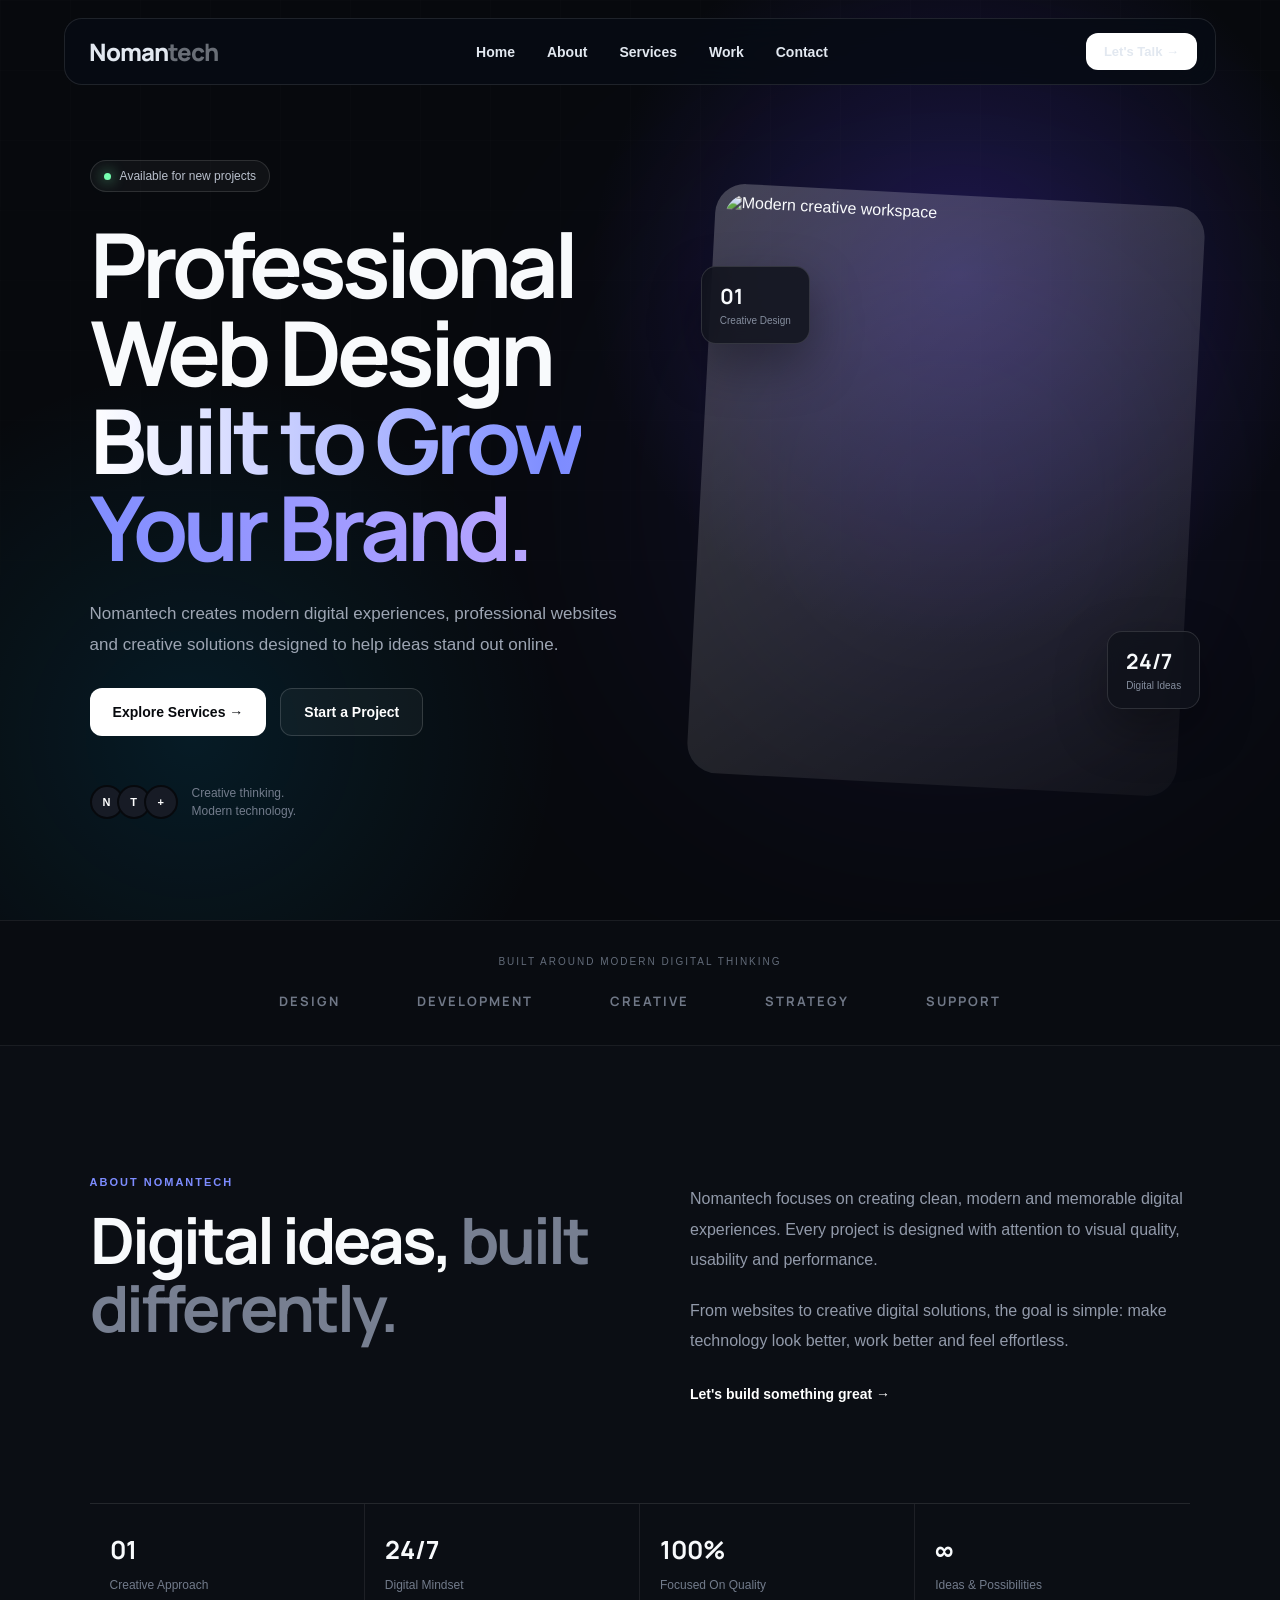
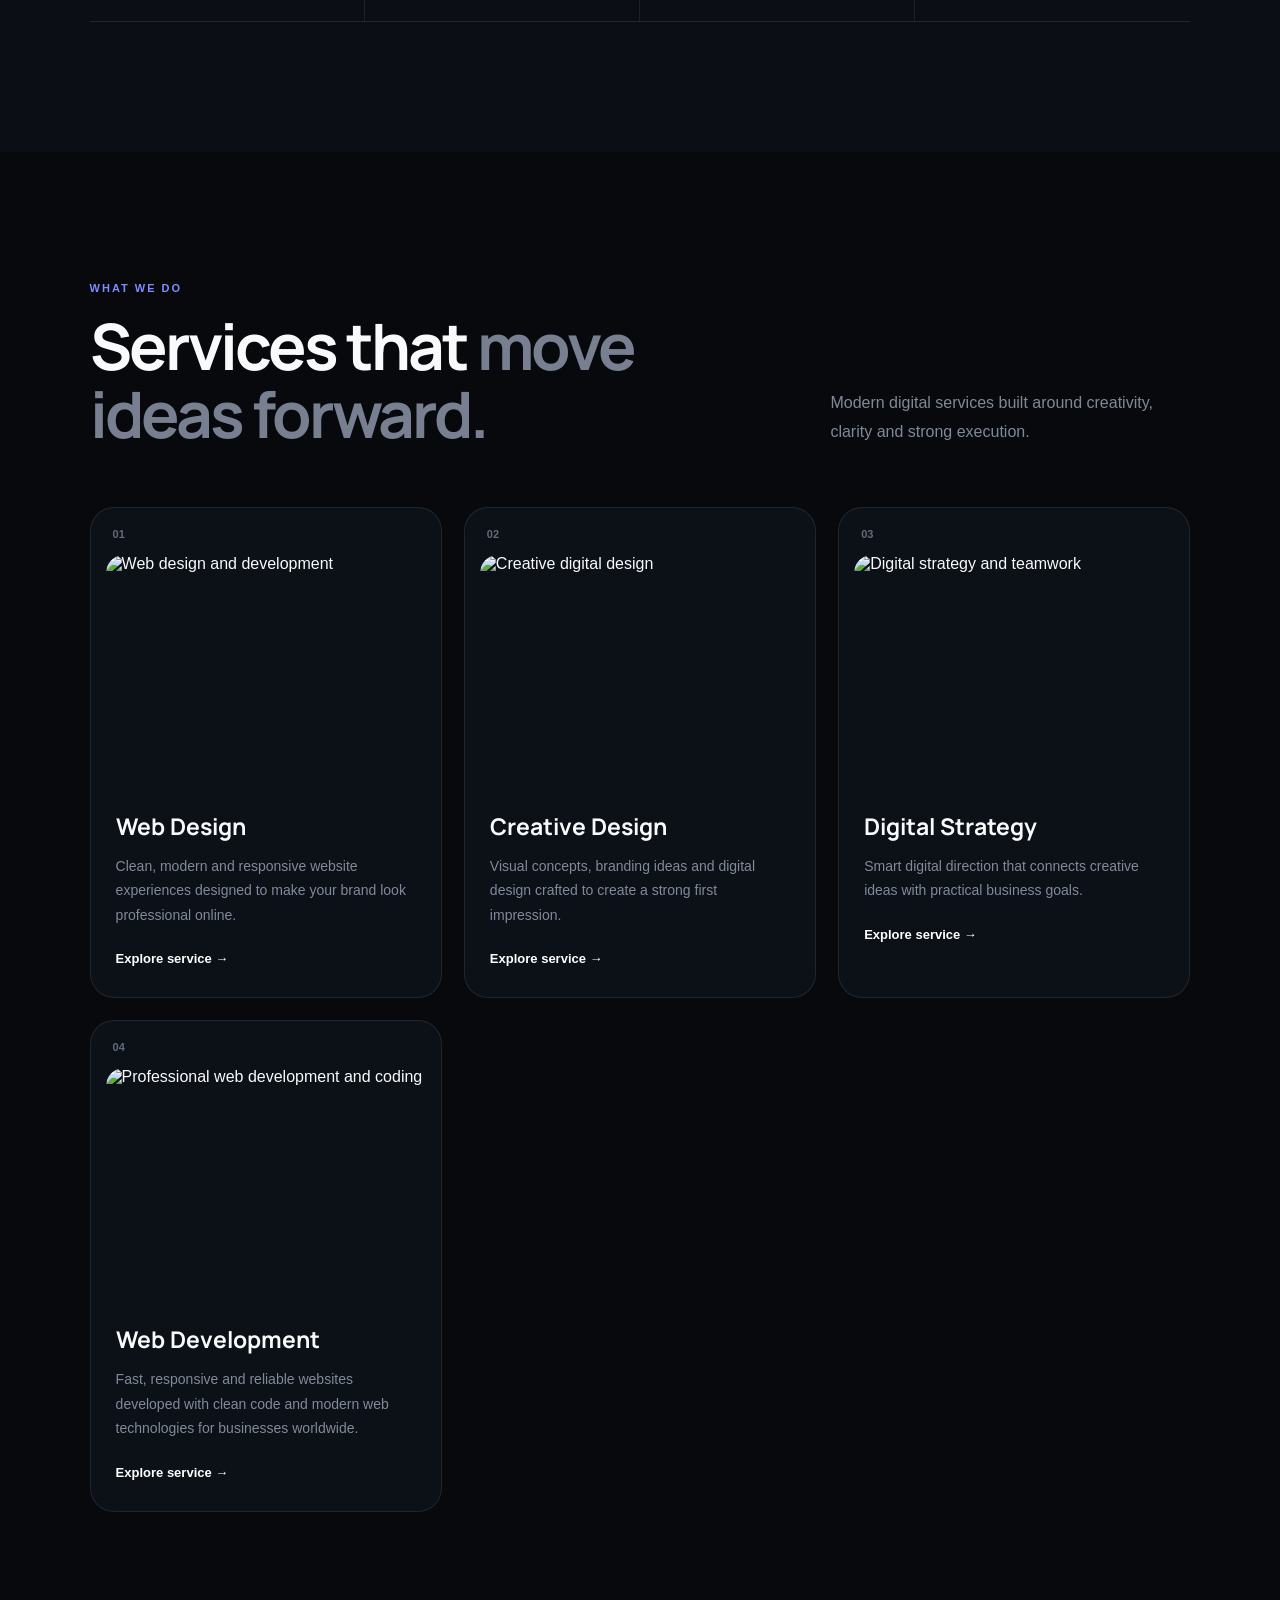
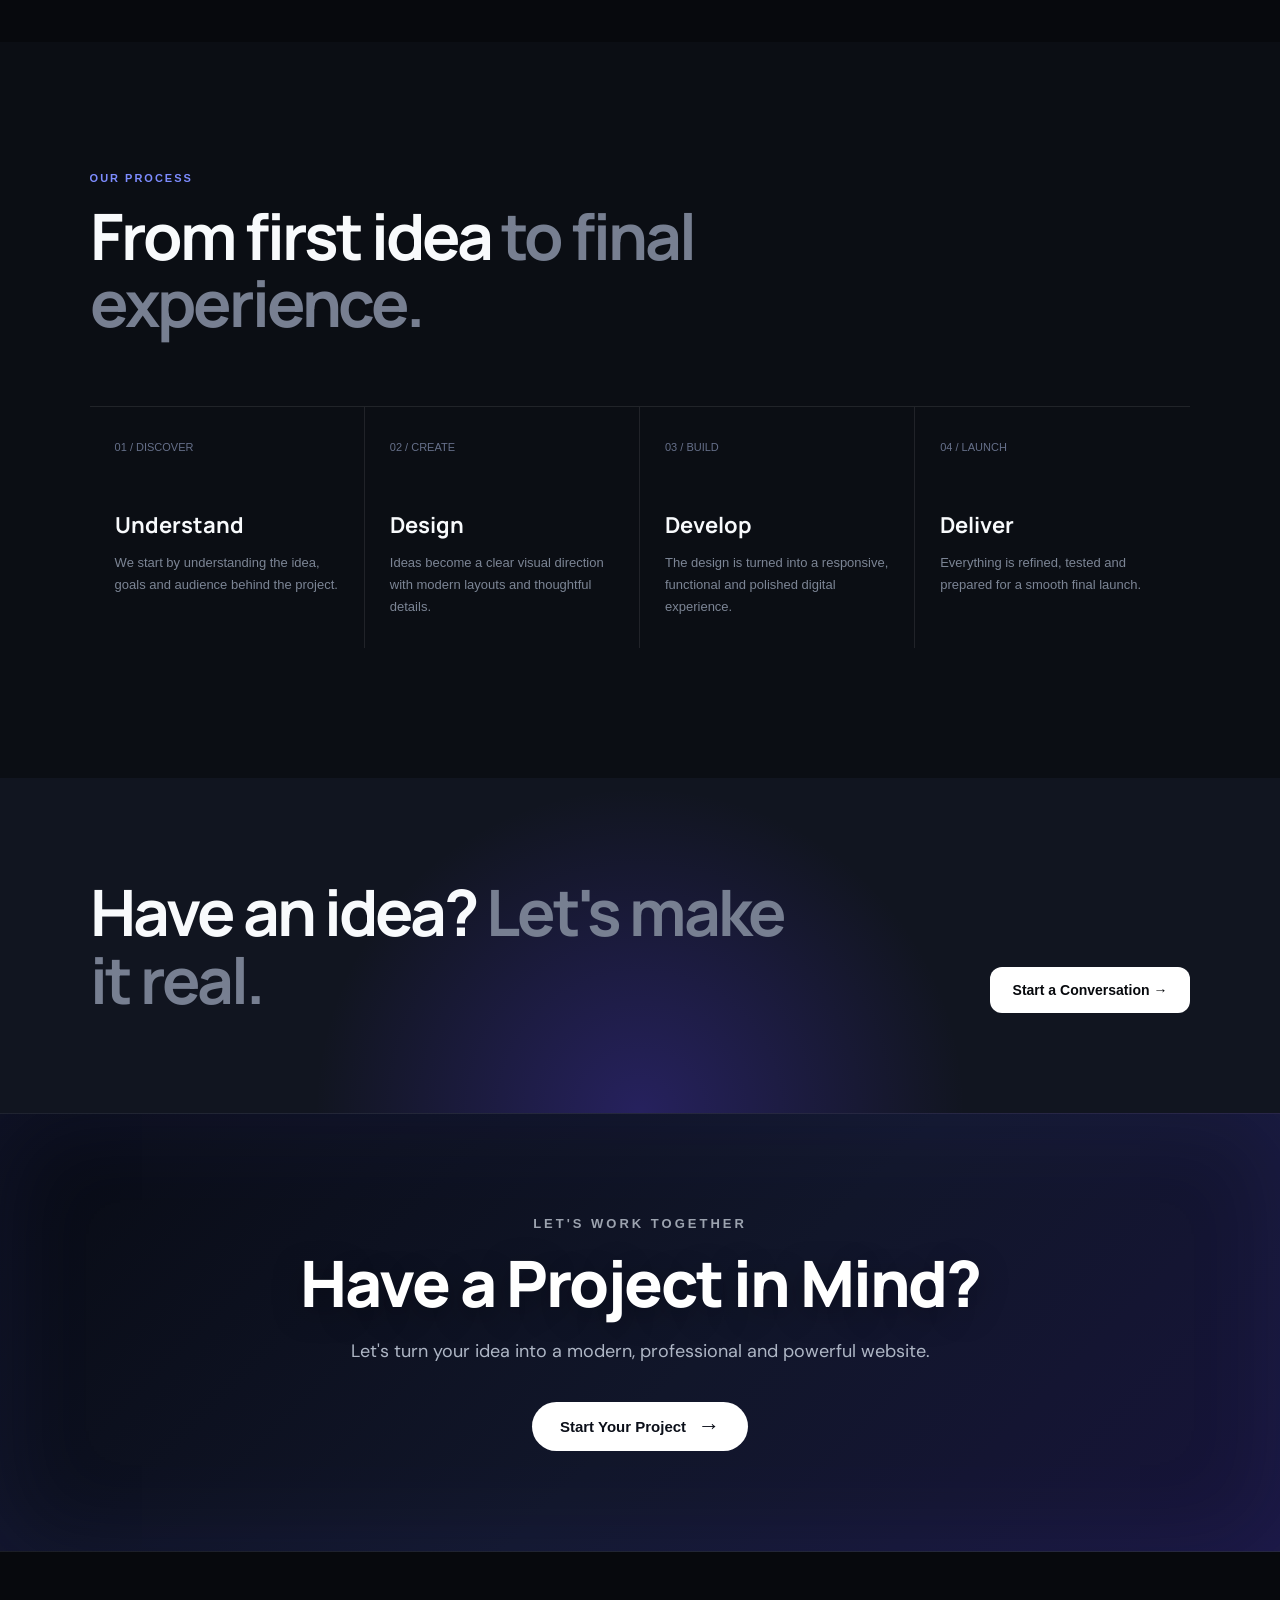
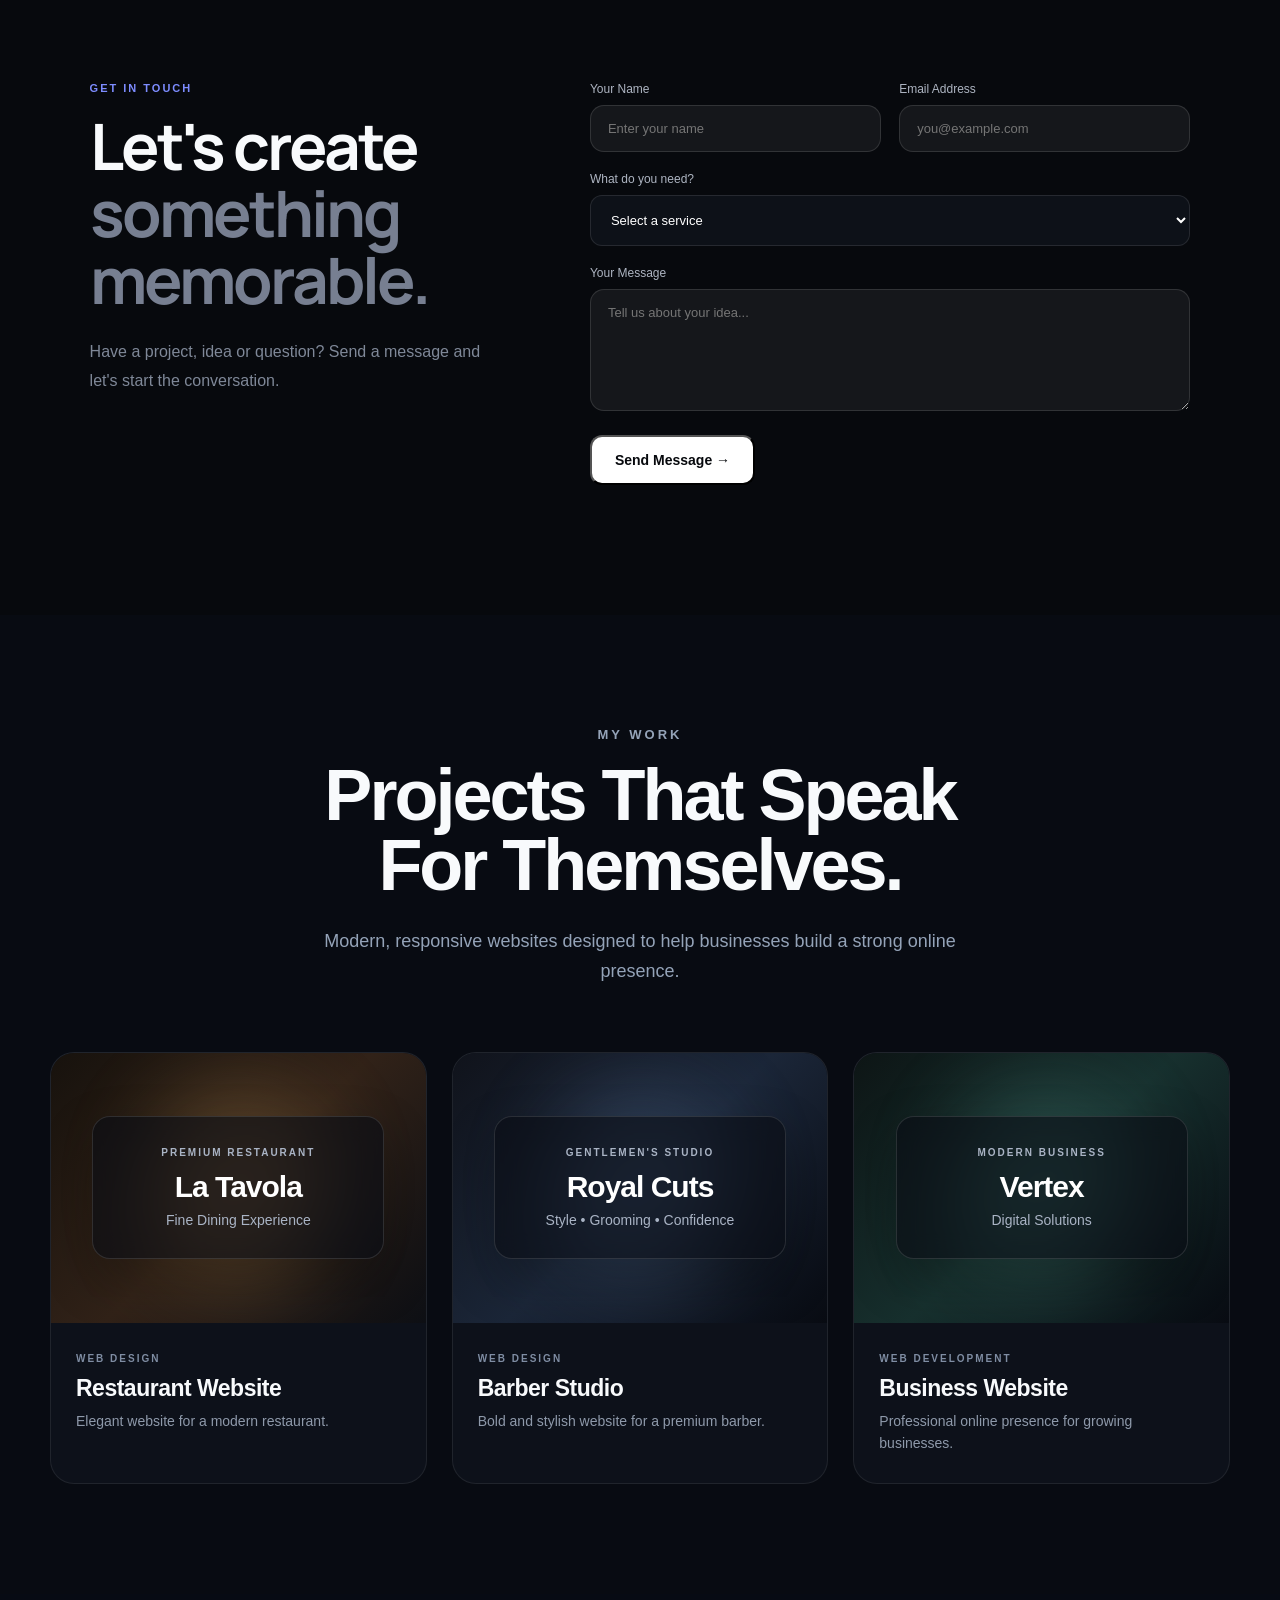
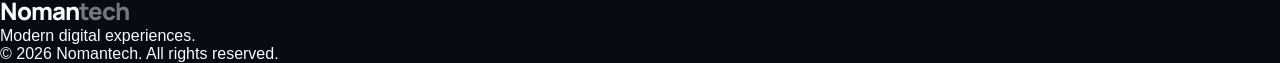
==== commit fd1a42e8: "Add web development service" ====
--- a/index.html
+++ b/index.html
@@ -49,9 +49,16 @@
     <script type="application/ld+json">
     {
         "@context": "https://schema.org",
-        "@type": "Organization",
+        "@type": "ProfessionalService",
         "name": "Nomantech",
-        "url": "https://noman-baloch.github.io/nomantech/"
+        "url": "https://noman-baloch.github.io/nomantech/",
+        "description": "Professional web design, modern website development and digital solutions for businesses and brands.",
+        "areaServed": "Worldwide",
+        "serviceType": [
+            "Web Design",
+            "Web Development",
+            "Business Website Development"
+        ]
     }
     </script>
 
@@ -507,6 +514,55 @@
                     Smart digital direction that connects
                     creative ideas with practical business
                     goals.
+
+                </p>
+
+
+                <a href="#contact">
+
+                    Explore service →
+
+                </a>
+
+            </div>
+
+        </article>
+
+
+        <article class="service-card">
+
+            <div class="service-number">
+
+                04
+
+            </div>
+
+
+            <div class="service-image">
+
+                <img
+                    src="https://images.unsplash.com/photo-1498050108023-c5249f4df085?auto=format&fit=crop&w=900&q=85"
+                    alt="Professional web development and coding"
+                    loading="lazy"
+                >
+
+            </div>
+
+
+            <div class="service-content">
+
+                <h3>
+
+                    Web Development
+
+                </h3>
+
+
+                <p>
+
+                    Fast, responsive and reliable websites
+                    developed with clean code and modern
+                    web technologies for businesses worldwide.
 
                 </p>
 
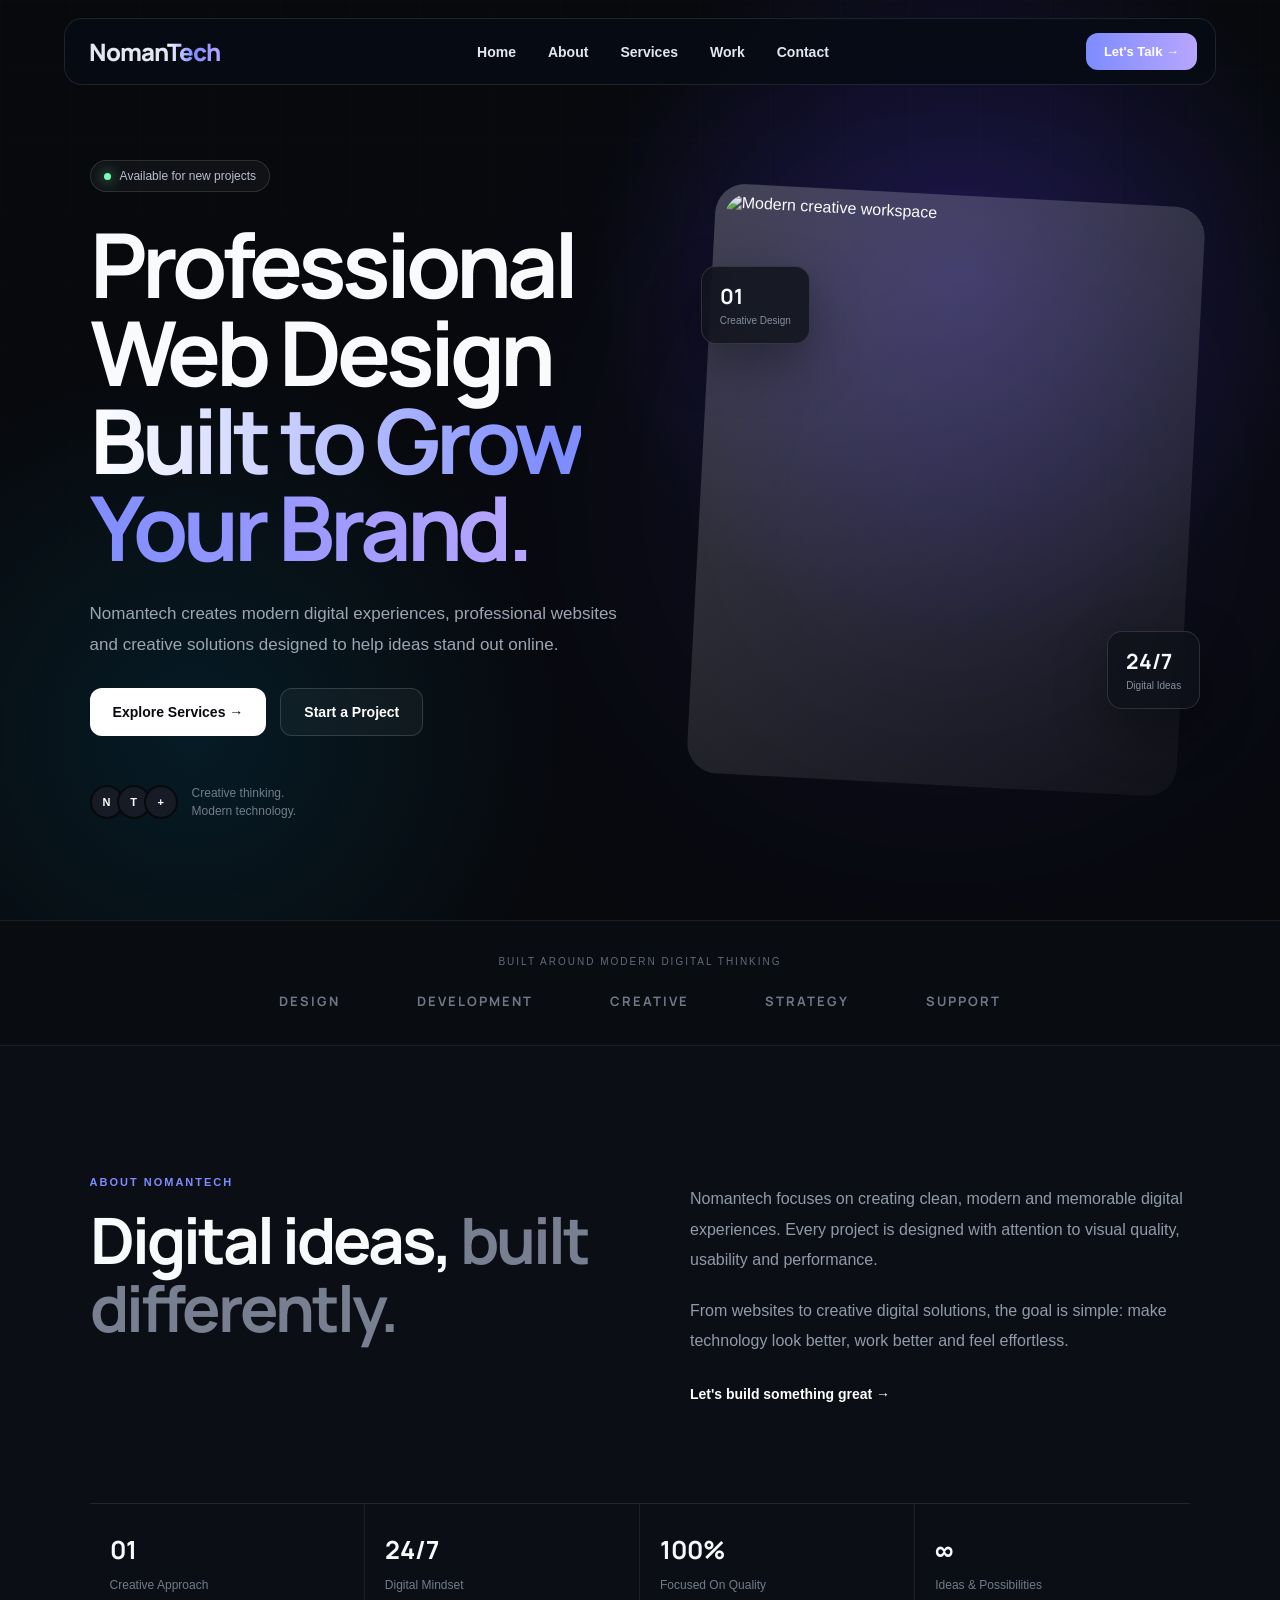
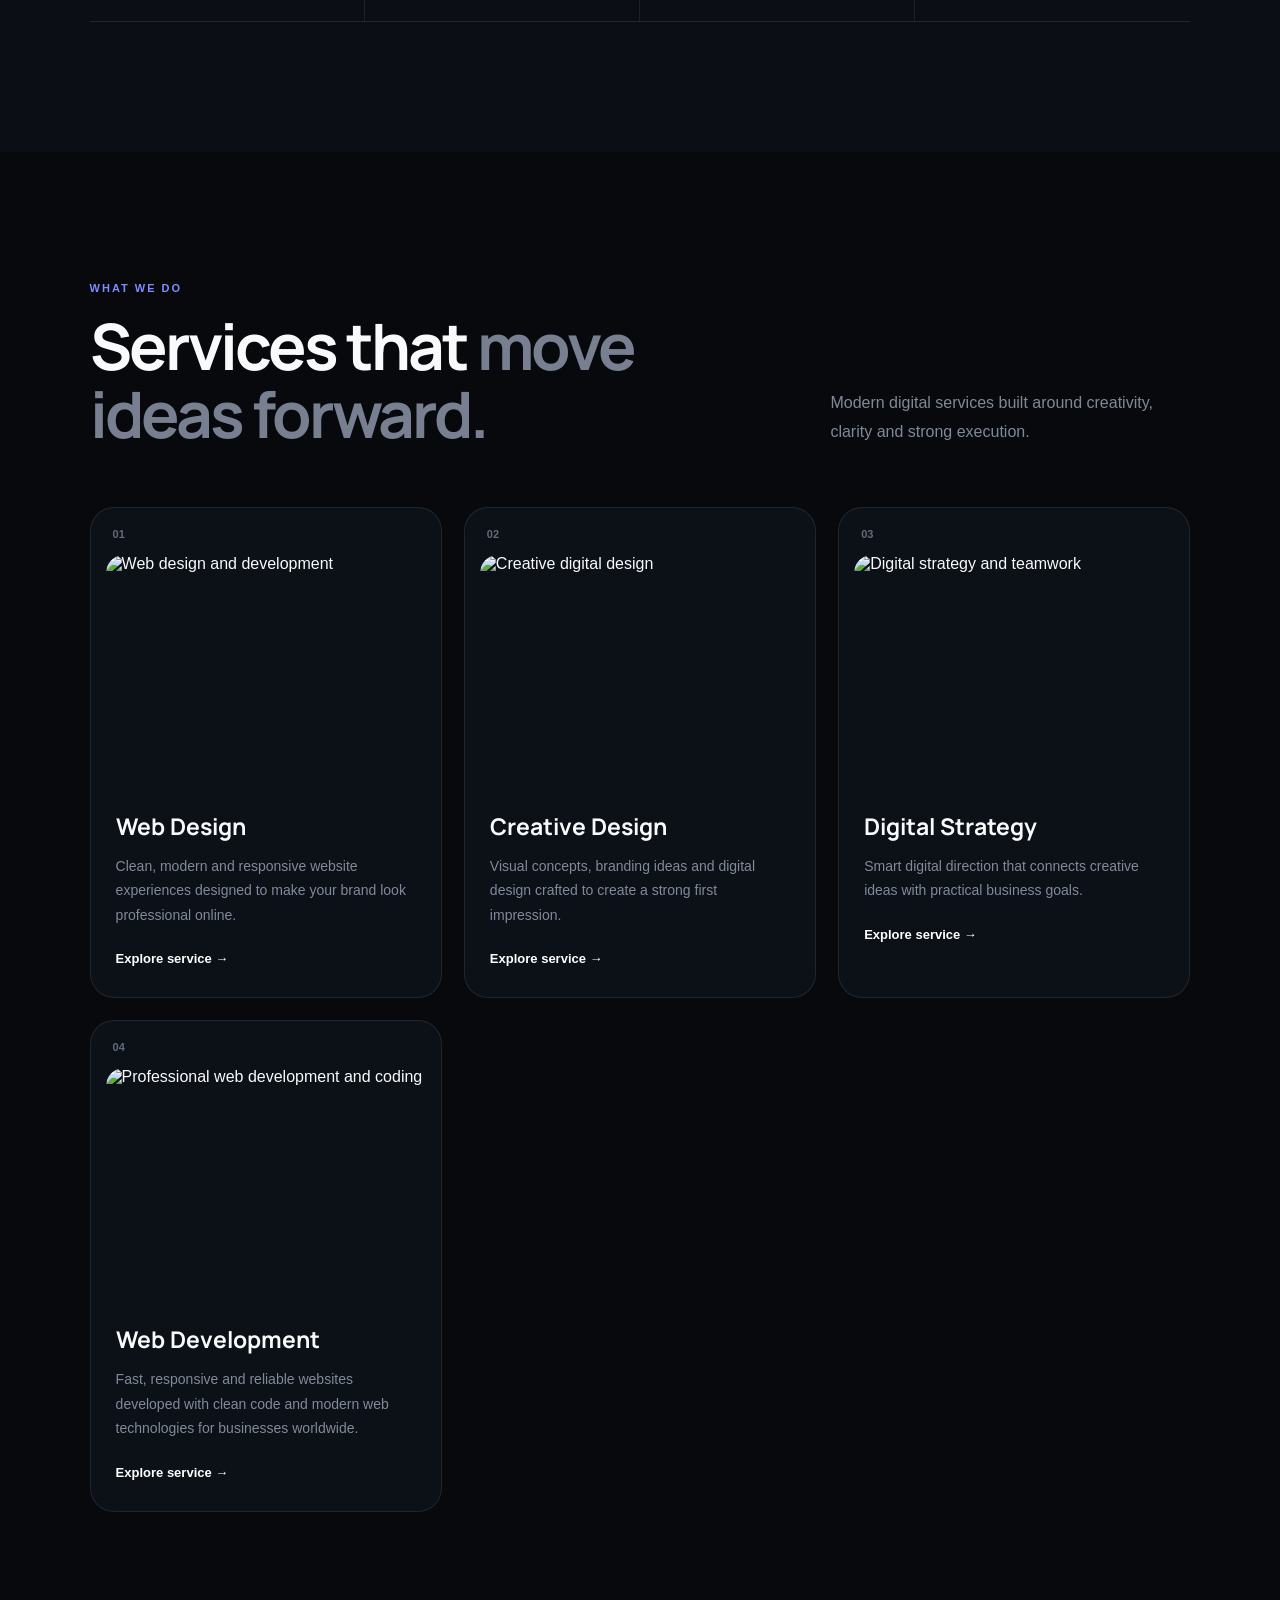
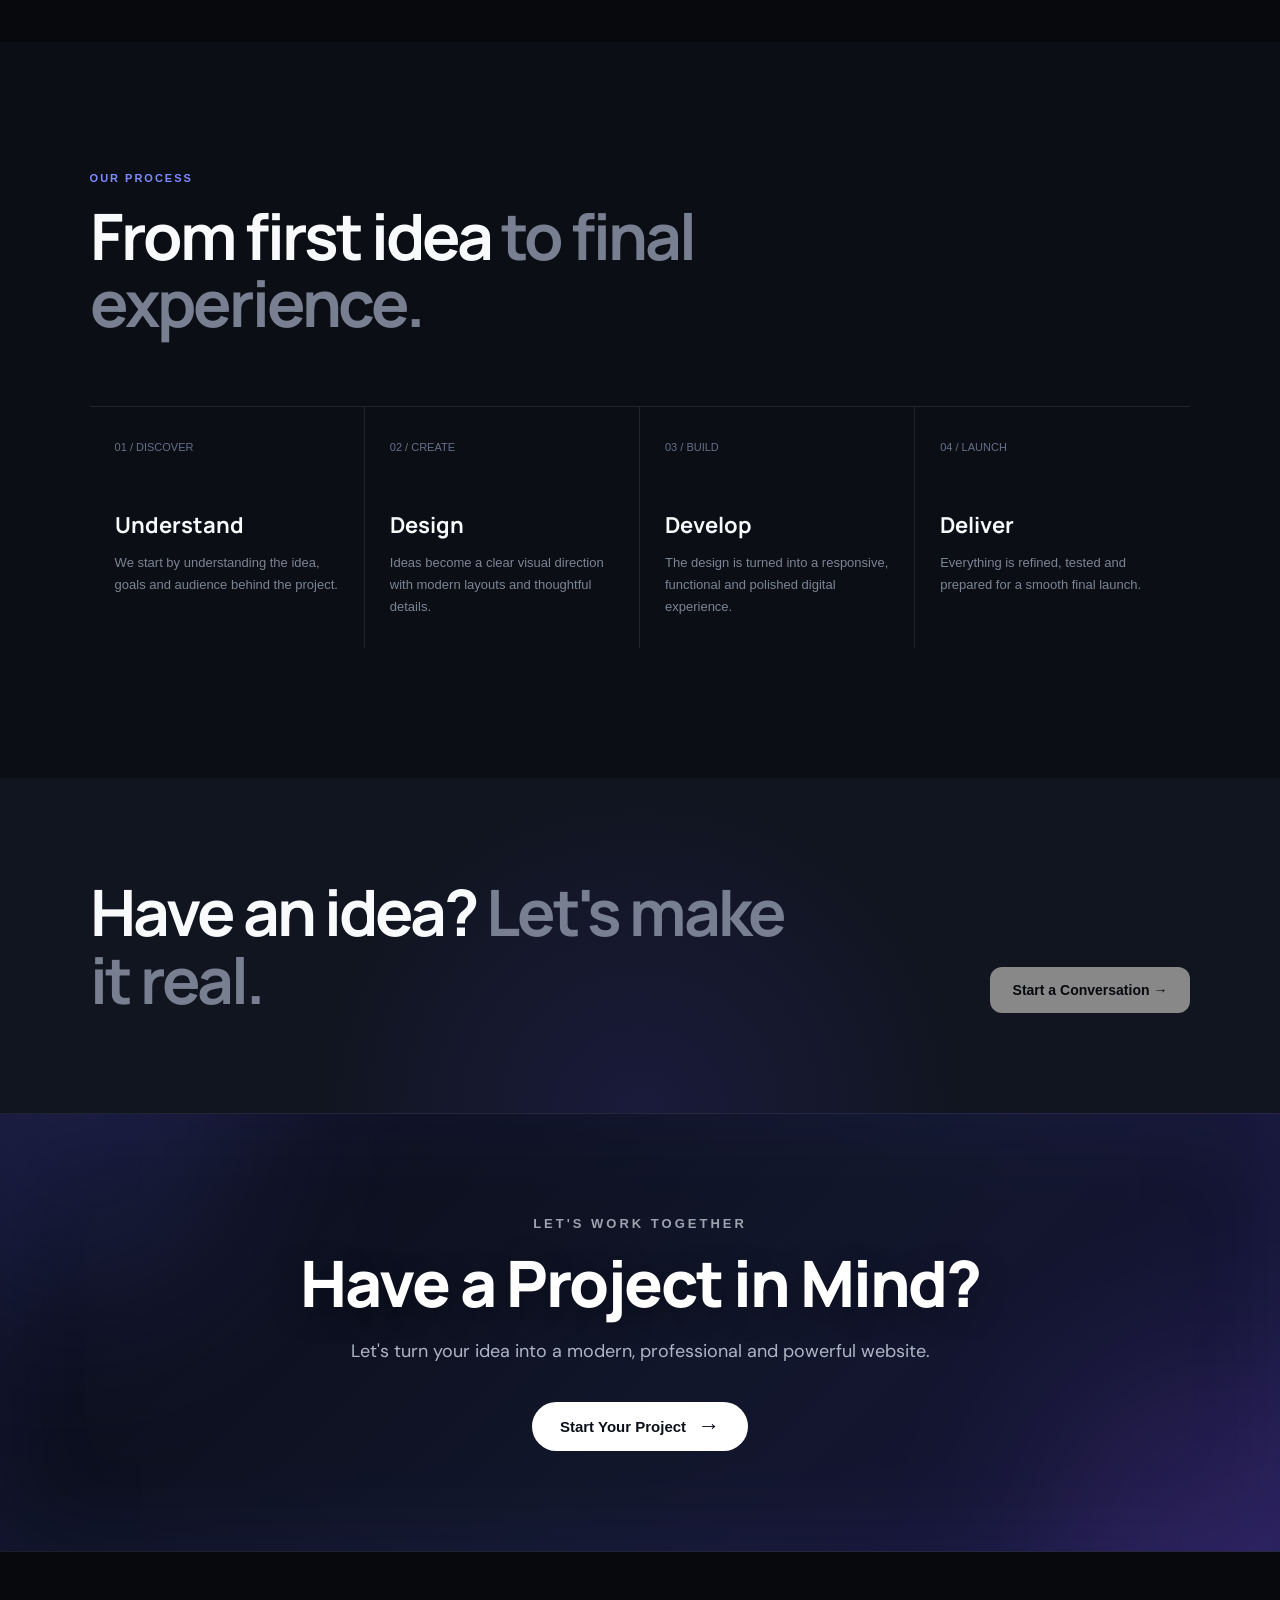
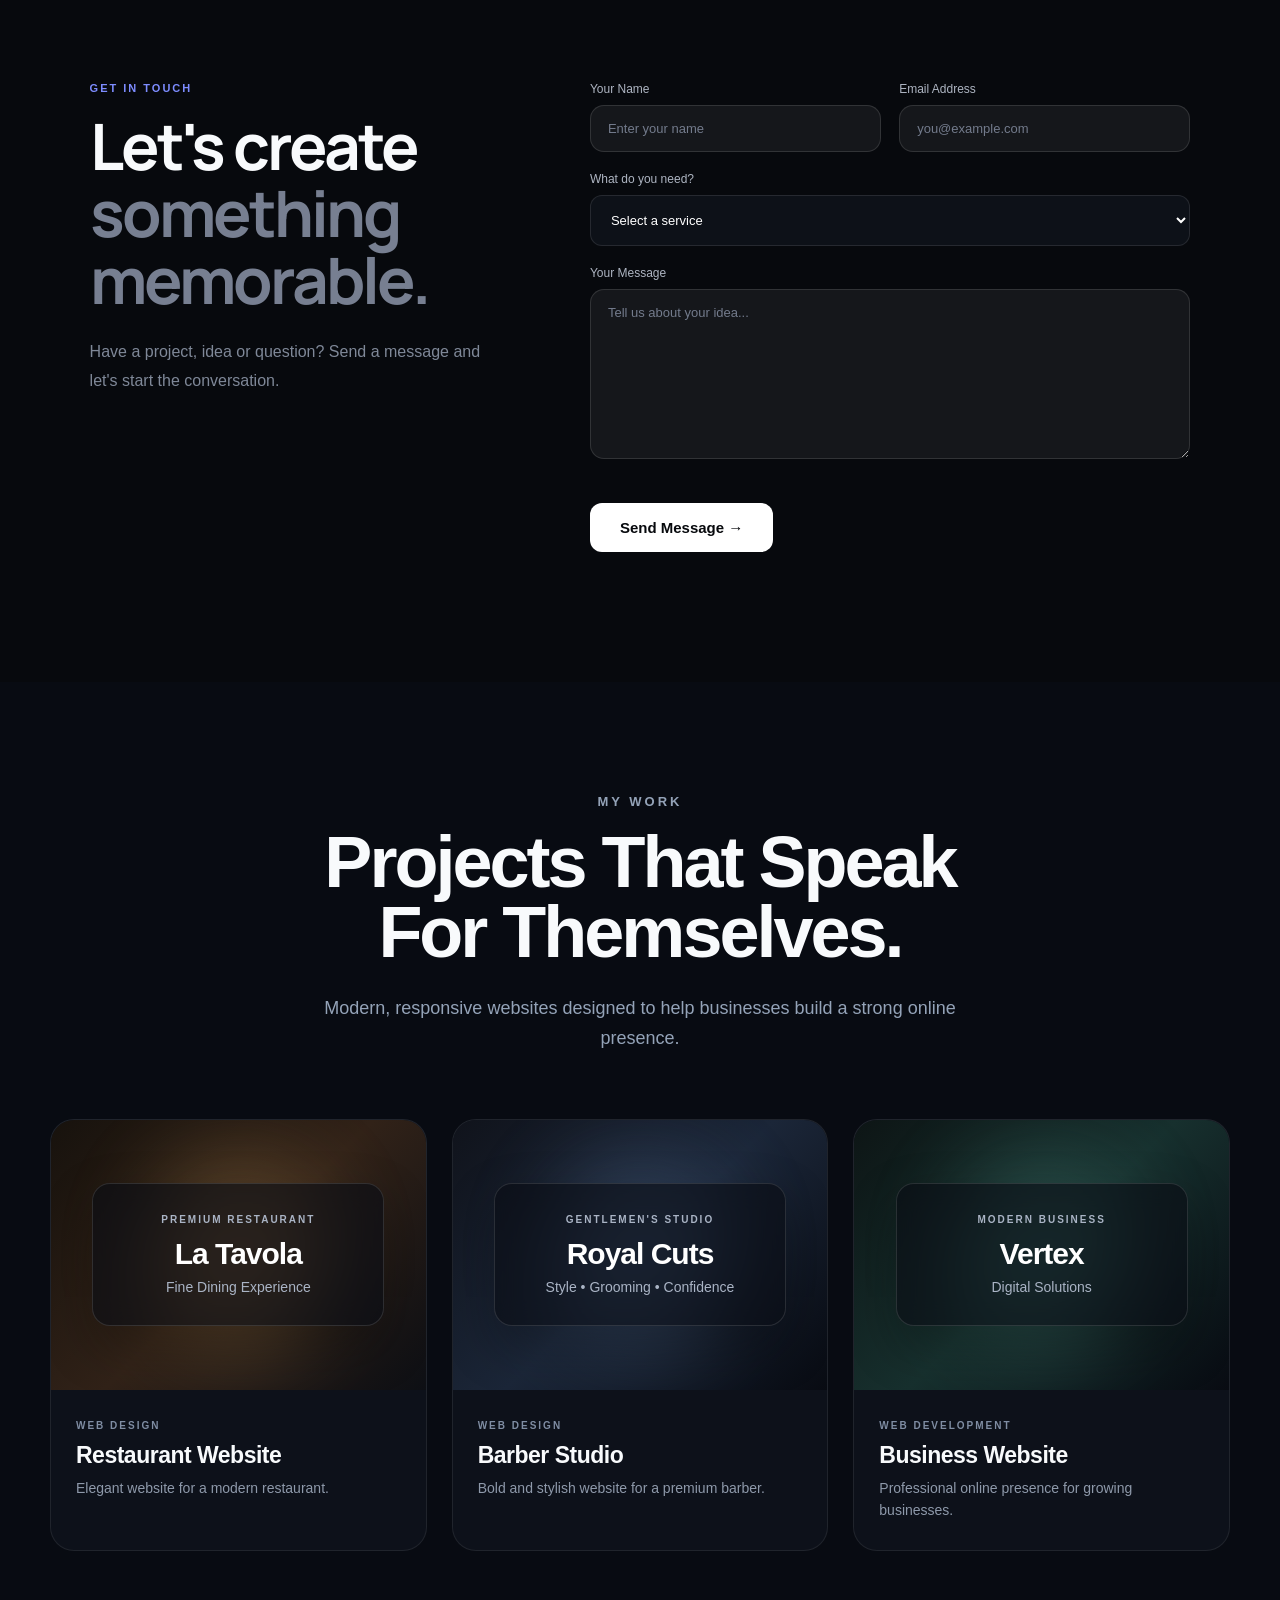
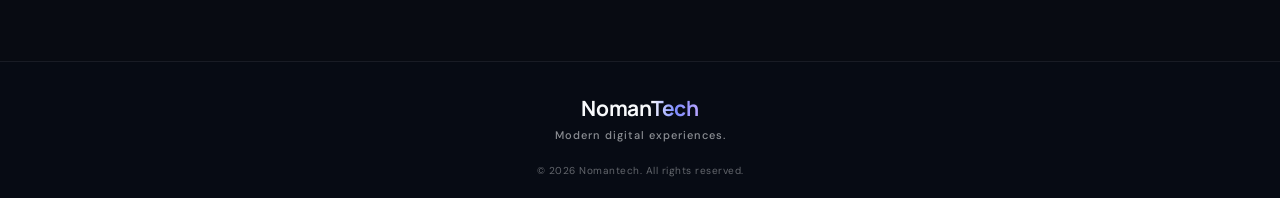
==== commit 5679d041: "Capitalize Tech in logo" ====
--- a/index.html
+++ b/index.html
@@ -73,7 +73,7 @@
     <nav class="navbar">
 
         <a href="#home" class="logo">
-            Noman<span>tech</span>
+            Noman<span>Tech</span>
         </a>
 
         <div class="nav-links">
@@ -144,7 +144,7 @@
             </a>
 
 
-            <a href="#contact" class="button button-outline">
+            <a href="web-design.html" class="button button-outline">
 
                 Start a Project
 
@@ -288,7 +288,7 @@
             </p>
 
 
-            <a href="#contact" class="text-link">
+            <a href="web-development.html" class="text-link">
 
                 Let's build something great →
 
@@ -420,7 +420,7 @@
                 </p>
 
 
-                <a href="#contact">
+                <a href="web-design.html">
 
                     Explore service →
 
@@ -567,7 +567,7 @@
                 </p>
 
 
-                <a href="#contact">
+                <a href="web-development.html">
 
                     Explore service →
 
@@ -932,7 +932,7 @@
                 </div>
                 <div class="portfolio-info">
                     <span>WEB DEVELOPMENT</span>
-                    <h3>Business Website</h3>
+                    <h3><a href="business-websites.html">Business Website</a></h3>
                     <p>Professional online presence for growing businesses.</p>
                 </div>
             </div>
@@ -952,7 +952,7 @@
 
         <a href="#home" class="logo">
 
-            Noman<span>tech</span>
+            Noman<span>Tech</span>
 
         </a>
 
--- a/style.css
+++ b/style.css
@@ -56,9 +56,7 @@
 letter-spacing: -1px;
 }
 
-.logo span {
-opacity: .45;
-}
+.logo span { background: linear-gradient(90deg, #ffffff, #7d8cff, #b8a5ff); -webkit-background-clip: text; -webkit-text-fill-color: transparent; background-clip: text; color: transparent !important; }
 
 .nav-links {
 display: flex;
@@ -78,8 +76,8 @@
 .nav-button {
 padding: 11px 18px;
 border-radius: 12px;
-background: white;
-color: #080a0e;
+background: linear-gradient(90deg, #7d8cff, #b8a5ff) !important;
+color: #ffffff !important;
 font-size: 13px;
 font-weight: 700;
 }
@@ -575,7 +573,7 @@
 .cta-section {
 padding: 100px 7%;
 background:
-radial-gradient(circle at 50% 100%, rgba(93,65,255,.28), transparent 45%),
+radial-gradient(circle at 50% 100%, rgba(93,65,255,.12), transparent 45%),
 #111520;
 }
 
@@ -593,9 +591,12 @@
 }
 
 .button-light {
-background: white;
+background: #888888 !important;
 color: #07090d;
 white-space: nowrap;
+box-shadow: none !important;
+text-shadow: none !important;
+filter: none !important;
 }
 
 /* ================= CONTACT ================= */
@@ -622,6 +623,68 @@
 display: grid;
 grid-template-columns: 1fr 1fr;
 gap: 18px;
+}
+
+.contact-form input,
+.contact-form textarea {
+width: 100%;
+padding: 17px 20px;
+border: 1px solid rgba(255,255,255,.10);
+border-radius: 14px;
+background: rgba(255,255,255,.04);
+color: #fff;
+font-size: 15px;
+outline: none;
+transition: .3s ease;
+box-sizing: border-box;
+}
+
+.contact-form input::placeholder,
+.contact-form textarea::placeholder {
+color: #737b8c;
+}
+
+.contact-form input:focus,
+.contact-form textarea:focus {
+border-color: rgba(255,255,255,.35);
+background: rgba(255,255,255,.07);
+transform: translateY(-1px);
+}
+
+.contact-form textarea {
+min-height: 170px;
+resize: vertical;
+}
+
+.contact-form button,
+.contact-form input[type="submit"] {
+margin-top: 20px;
+padding: 16px 30px;
+border: none;
+border-radius: 12px;
+background: #fff;
+color: #07090d;
+font-size: 15px;
+font-weight: 700;
+cursor: pointer;
+transition: .3s ease;
+}
+
+.contact-form button:hover,
+.contact-form input[type="submit"]:hover {
+transform: none;
+box-shadow: 0 12px 30px rgba(255,255,255,.12);
+}
+
+@media (max-width: 800px) {
+.contact-section {
+grid-template-columns: 1fr;
+gap: 50px;
+}
+
+.form-row {
+grid-template-columns: 1fr;
+}
 }
 
 .form-group {
@@ -675,13 +738,27 @@
 .submit-button:hover {
 transform: translateY(-2px);
 }
-
 /* ================= FOOTER ================= */
 
 .footer {
-padding: 55px 7% 25px;
+padding: 70px 7% 28px;
 background: #05070a;
 border-top: 1px solid rgba(255,255,255,.08);
+position: relative;
+overflow: hidden;
+}
+
+.footer::before {
+content: "";
+position: absolute;
+width: 320px;
+height: 320px;
+background: rgba(255,255,255,.025);
+filter: blur(90px);
+border-radius: 50%;
+top: -180px;
+left: 10%;
+pointer-events: none;
 }
 
 .footer-top {
@@ -689,52 +766,103 @@
 margin: auto;
 display: flex;
 justify-content: space-between;
-gap: 50px;
-padding-bottom: 45px;
+align-items: flex-start;
+gap: 60px;
+padding-bottom: 50px;
+position: relative;
+z-index: 1;
 }
 
 .footer-logo {
 display: inline-block;
-margin-bottom: 12px;
+margin-bottom: 14px;
+font-size: 22px;
+font-weight: 800;
+letter-spacing: -0.5px;
+color: #fff;
 }
 
 .footer-top p {
-max-width: 330px;
+max-width: 360px;
 color: #687180;
-font-size: 12px;
-line-height: 1.7;
+font-size: 13px;
+line-height: 1.8;
 }
 
 .footer-links {
 display: flex;
-gap: 25px;
+gap: 30px;
 align-items: center;
+flex-wrap: wrap;
 }
 
 .footer-links a {
 color: #7b8492;
-font-size: 12px;
+font-size: 13px;
+text-decoration: none;
+transition: .3s ease;
+position: relative;
+}
+
+.footer-links a::after {
+content: "";
+position: absolute;
+left: 0;
+bottom: -7px;
+width: 0;
+height: 1px;
+background: #fff;
+transition: .3s ease;
 }
 
 .footer-links a:hover {
-color: white;
+color: #fff;
+}
+
+.footer-links a:hover::after {
+width: 100%;
 }
 
 .footer-bottom {
 max-width: 1200px;
 margin: auto;
-padding-top: 22px;
+padding-top: 24px;
 border-top: 1px solid rgba(255,255,255,.07);
 display: flex;
 justify-content: space-between;
+align-items: center;
 gap: 20px;
+position: relative;
+z-index: 1;
 }
 
 .footer-bottom p {
 color: #555e6c;
-font-size: 10px;
-}
-
+font-size: 11px;
+line-height: 1.6;
+}
+
+@media (max-width: 700px) {
+.footer {
+padding: 55px 6% 25px;
+}
+
+.footer-top {
+flex-direction: column;
+gap: 30px;
+padding-bottom: 35px;
+}
+
+.footer-links {
+gap: 22px;
+}
+
+.footer-bottom {
+flex-direction: column;
+align-items: flex-start;
+gap: 10px;
+}
+}
 /* ================= MOBILE ================= */
 
 @media (max-width: 900px) {
@@ -1015,7 +1143,7 @@
 button:hover,
 .btn:hover,
 a.button:hover {
-    transform: translateY(-3px);
+    transform: none;
 }
 
 /* Contact form */
@@ -1388,3 +1516,151 @@
 }
 
 /* ===== END START YOUR PROJECT CTA ===== */
+/* ===== PREMIUM CTA BACKGROUND ANIMATION ===== */
+
+.project-cta {
+    position: relative;
+    overflow: hidden;
+    isolation: isolate;
+}
+
+.project-cta::before,
+.project-cta::after {
+    content: "";
+    position: absolute;
+    width: 380px;
+    height: 380px;
+    border-radius: 50%;
+    filter: blur(90px);
+    opacity: 0.16;
+    z-index: -1;
+    pointer-events: none;
+}
+
+.project-cta::before {
+    background: #6366f1;
+    top: -180px;
+    left: -120px;
+    animation: ctaGlowOne 12s ease-in-out infinite alternate;
+}
+
+.project-cta::after {
+    background: #8b5cf6;
+    right: -140px;
+    bottom: -190px;
+    animation: ctaGlowTwo 15s ease-in-out infinite alternate;
+}
+
+@keyframes ctaGlowOne {
+    0% {
+        transform: translate(0, 0) scale(1);
+    }
+
+    50% {
+        transform: translate(100px, 60px) scale(1.15);
+    }
+
+    100% {
+        transform: translate(30px, 130px) scale(0.95);
+    }
+}
+
+@keyframes ctaGlowTwo {
+    0% {
+        transform: translate(0, 0) scale(1);
+    }
+
+    50% {
+        transform: translate(-100px, -70px) scale(1.12);
+    }
+
+    100% {
+        transform: translate(-30px, -120px) scale(0.95);
+    }
+}
+
+
+/* ===== NOMANTECH PREMIUM FOOTER ===== */
+
+.site-footer {
+    padding: 34px 20px 20px;
+    text-align: center;
+    border-top: 1px solid rgba(255,255,255,0.07);
+}
+
+.site-footer > div {
+    display: flex;
+    flex-direction: column;
+    align-items: center;
+    gap: 6px;
+}
+
+.site-footer .logo {
+    font-family: 'Manrope', sans-serif;
+    font-size: 21px;
+    font-weight: 700;
+    letter-spacing: -0.3px;
+    line-height: 1.2;
+}
+
+.site-footer > div p {
+    margin: 0;
+    font-family: 'DM Sans', sans-serif;
+    font-size: 11px;
+    font-weight: 500;
+    letter-spacing: 1px;
+    opacity: 0.55;
+    line-height: 1.5;
+}
+
+.site-footer > p {
+    margin: 20px 0 0;
+    font-family: 'DM Sans', sans-serif;
+    font-size: 10px;
+    font-weight: 400;
+    letter-spacing: 0.5px;
+    opacity: 0.38;
+    line-height: 1.5;
+}
+
+@media (max-width: 600px) {
+    .site-footer {
+        padding: 28px 16px 16px;
+    }
+
+    .site-footer .logo {
+        font-size: 19px;
+    }
+
+    .site-footer > div p {
+        font-size: 10px;
+        letter-spacing: 0.8px;
+    }
+
+    .site-footer > p {
+        margin-top: 17px;
+        font-size: 9px;
+    }
+}
+
+
+/* ===== BUTTON + LOGO PURPLE ACCENT ===== */
+.hero a[href="#contact"],
+.lets-talk-btn {
+    color: #c084fc !important;
+}
+
+.logo span { color: transparent !important; background: linear-gradient(90deg, #ffffff, #7d8cff, #b8a5ff); -webkit-background-clip: text; -webkit-text-fill-color: transparent; background-clip: text; }
+    color: #c084fc !important;
+}
+
+.site-footer .logo span { color: transparent !important; background: linear-gradient(90deg, #ffffff, #7d8cff, #b8a5ff); -webkit-background-clip: text; -webkit-text-fill-color: transparent; background-clip: text; }
+    background: linear-gradient(90deg, #ffffff, #7d8cff, #b8a5ff);
+    -webkit-background-clip: text;
+    -webkit-text-fill-color: transparent;
+    background-clip: text;
+}
+
+
+.nav-button { background: linear-gradient(90deg, #7d8cff, #b8a5ff) !important; color: #ffffff !important; text-shadow: 0 0 8px rgba(255,255,255,.25); }
+
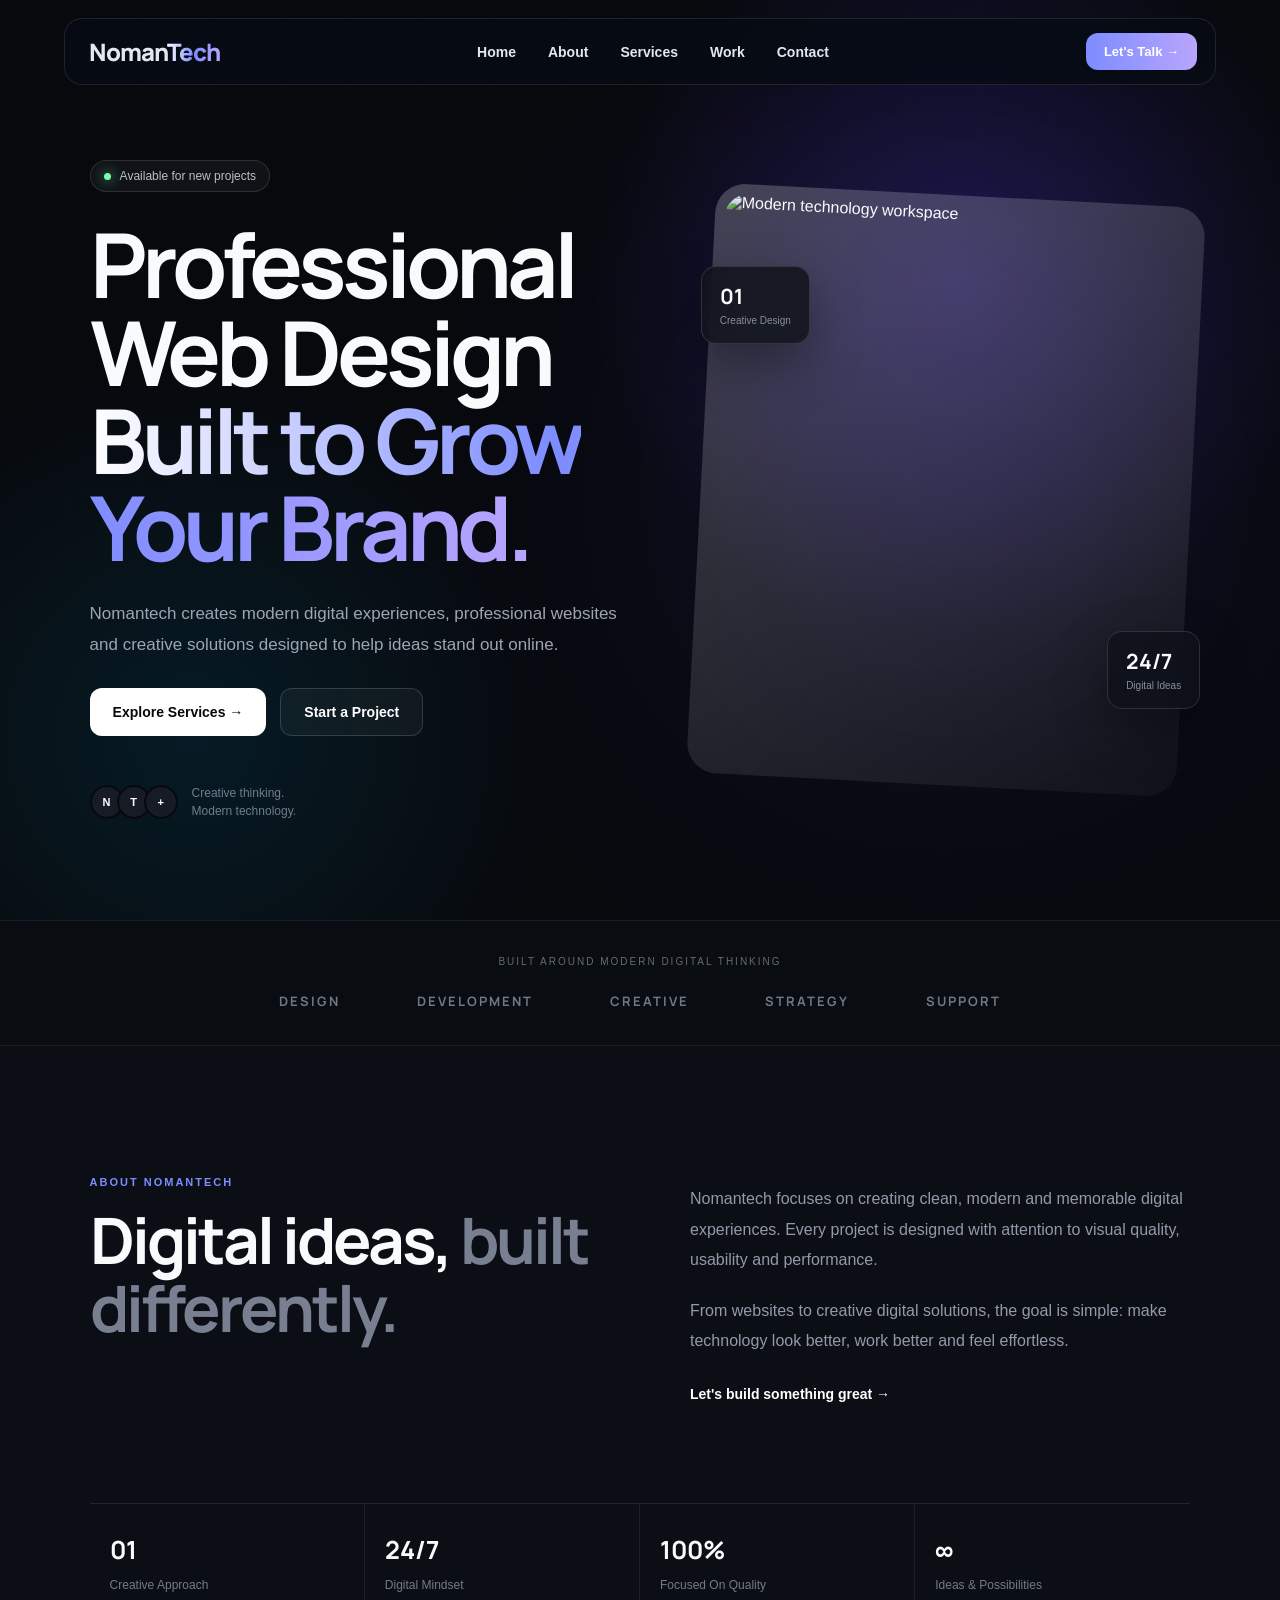
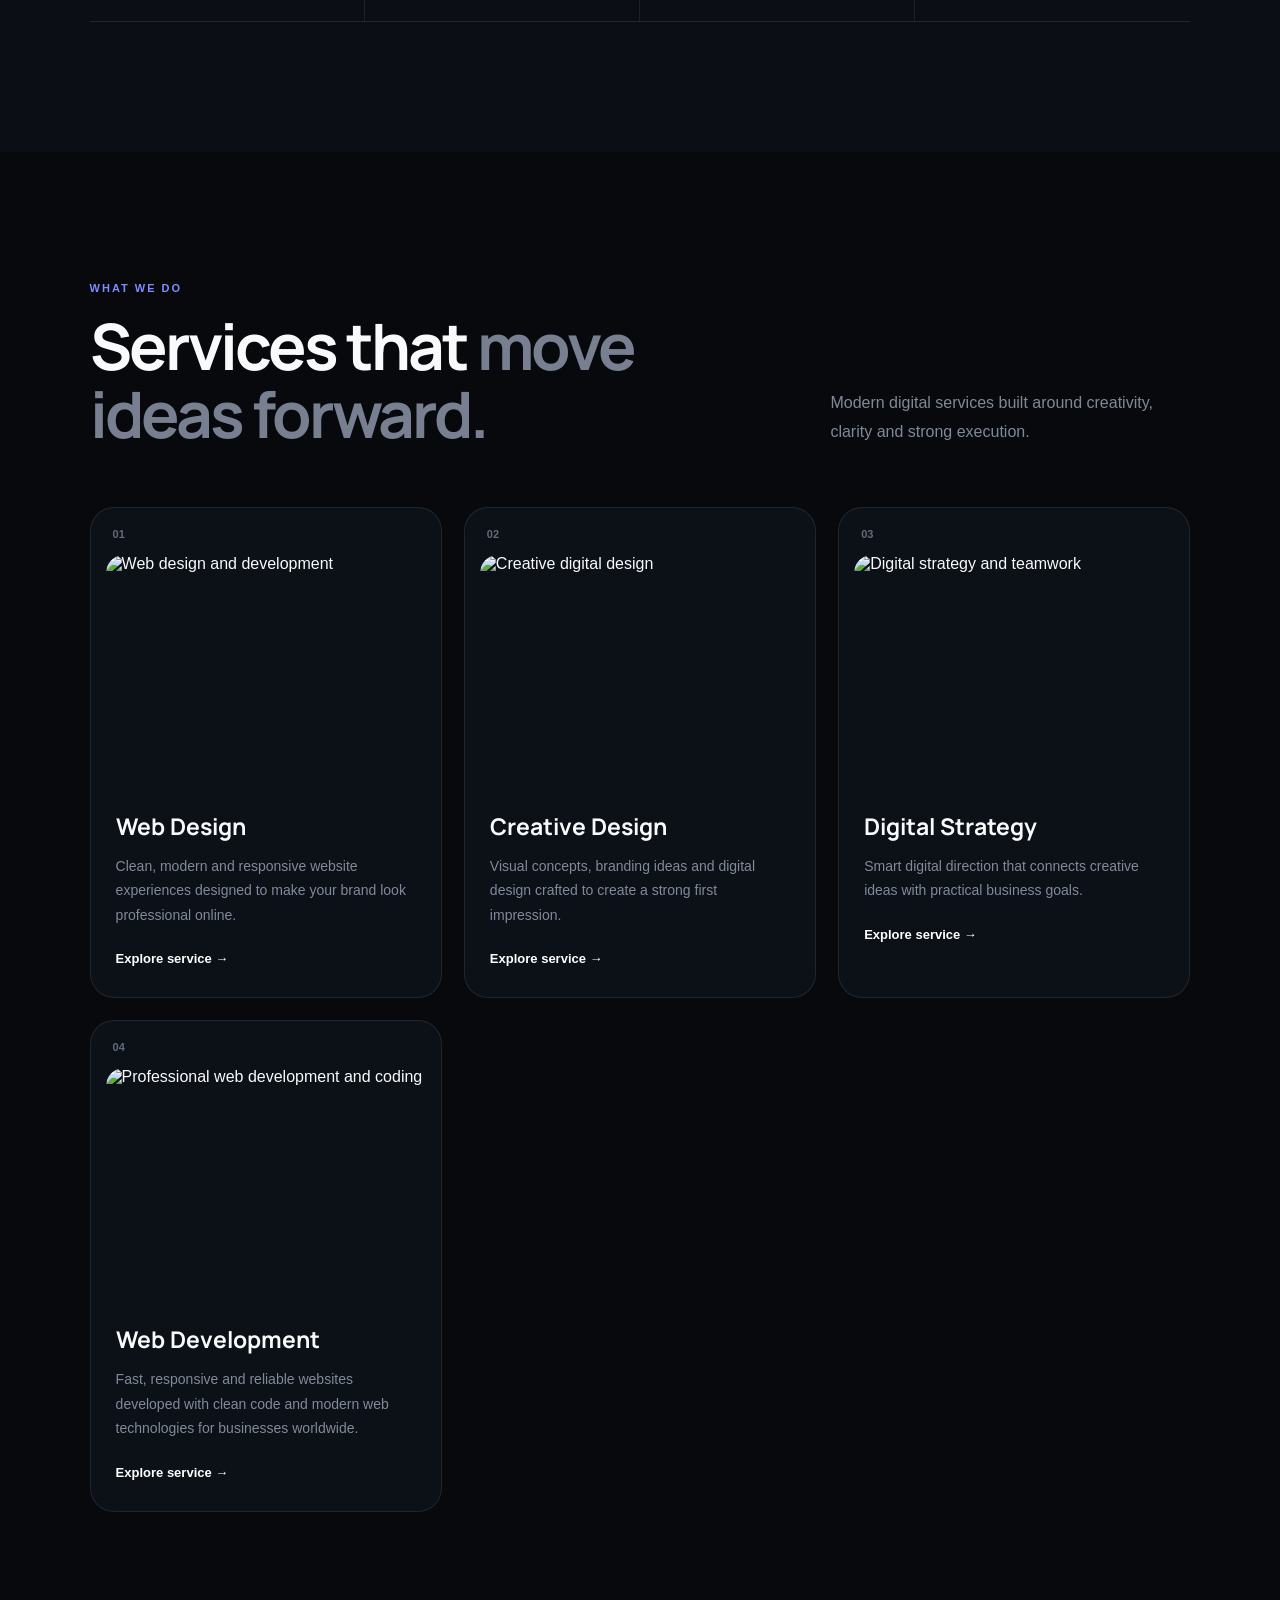
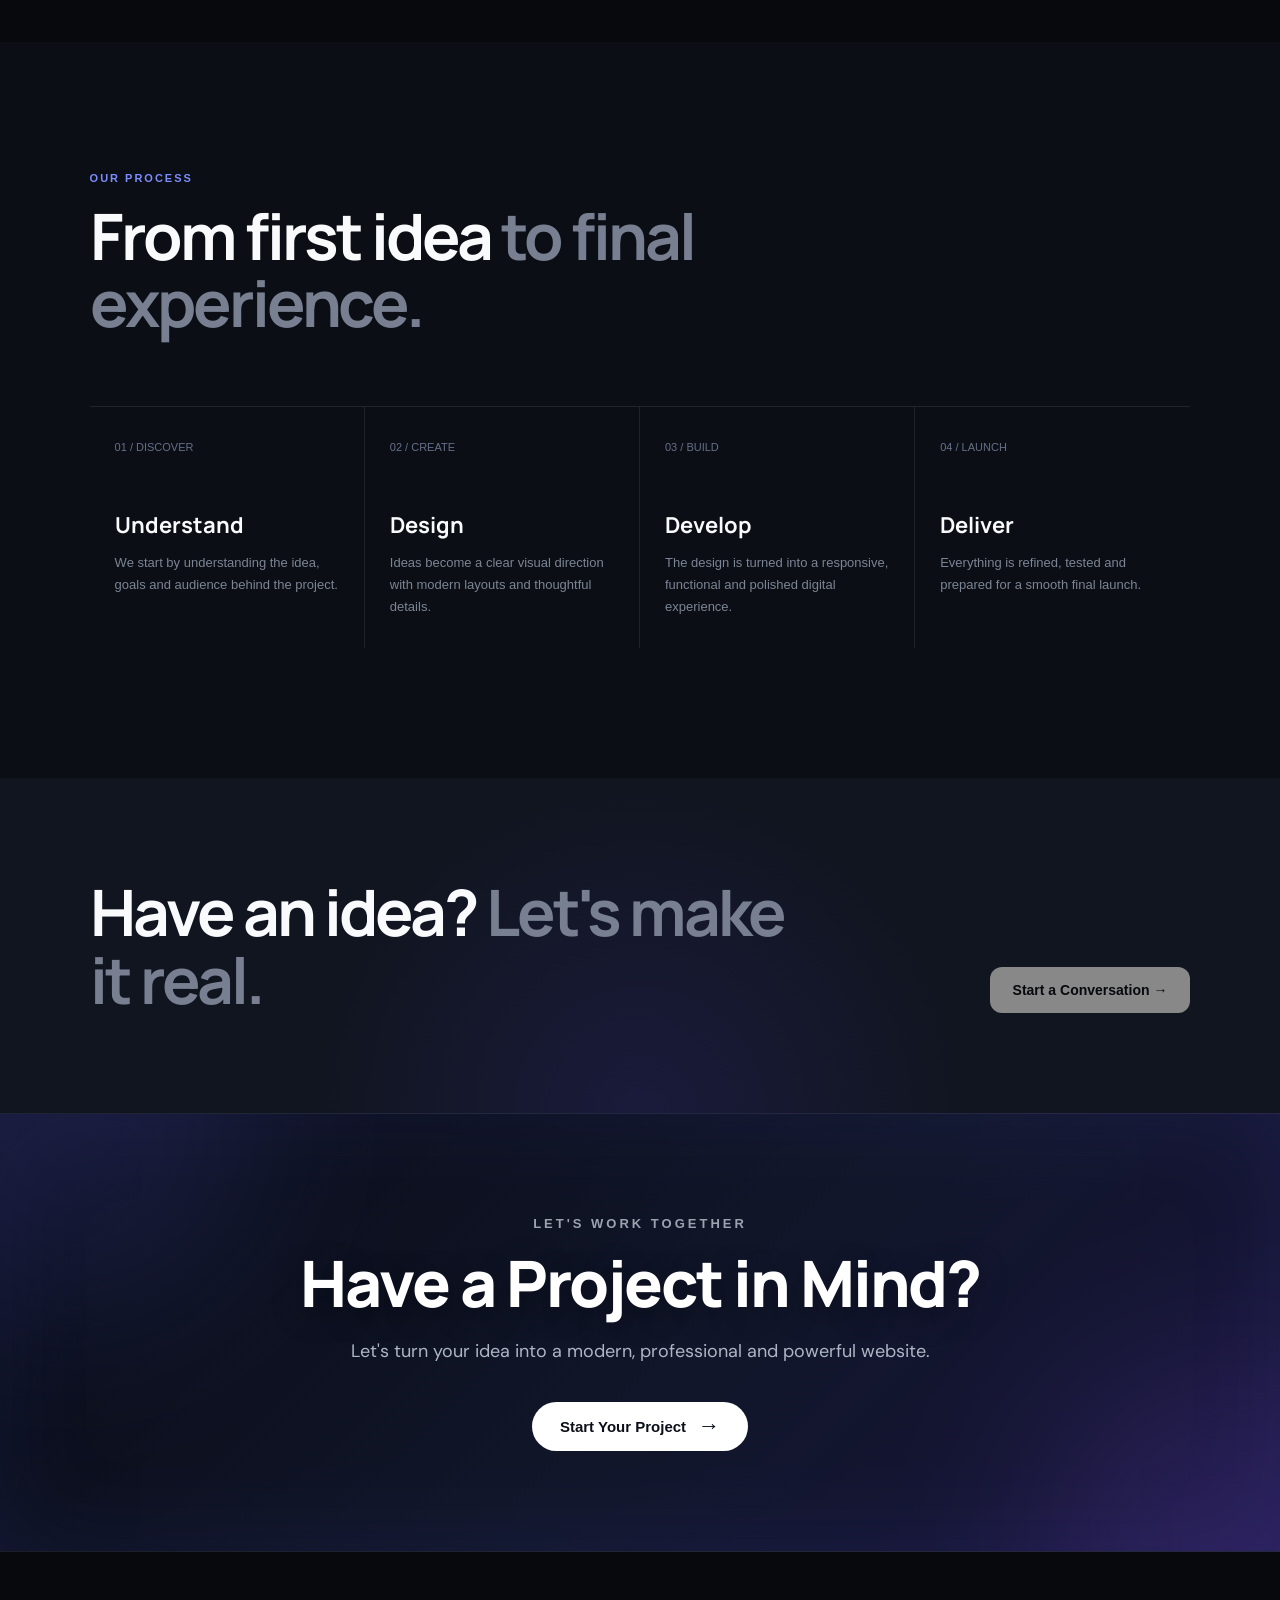
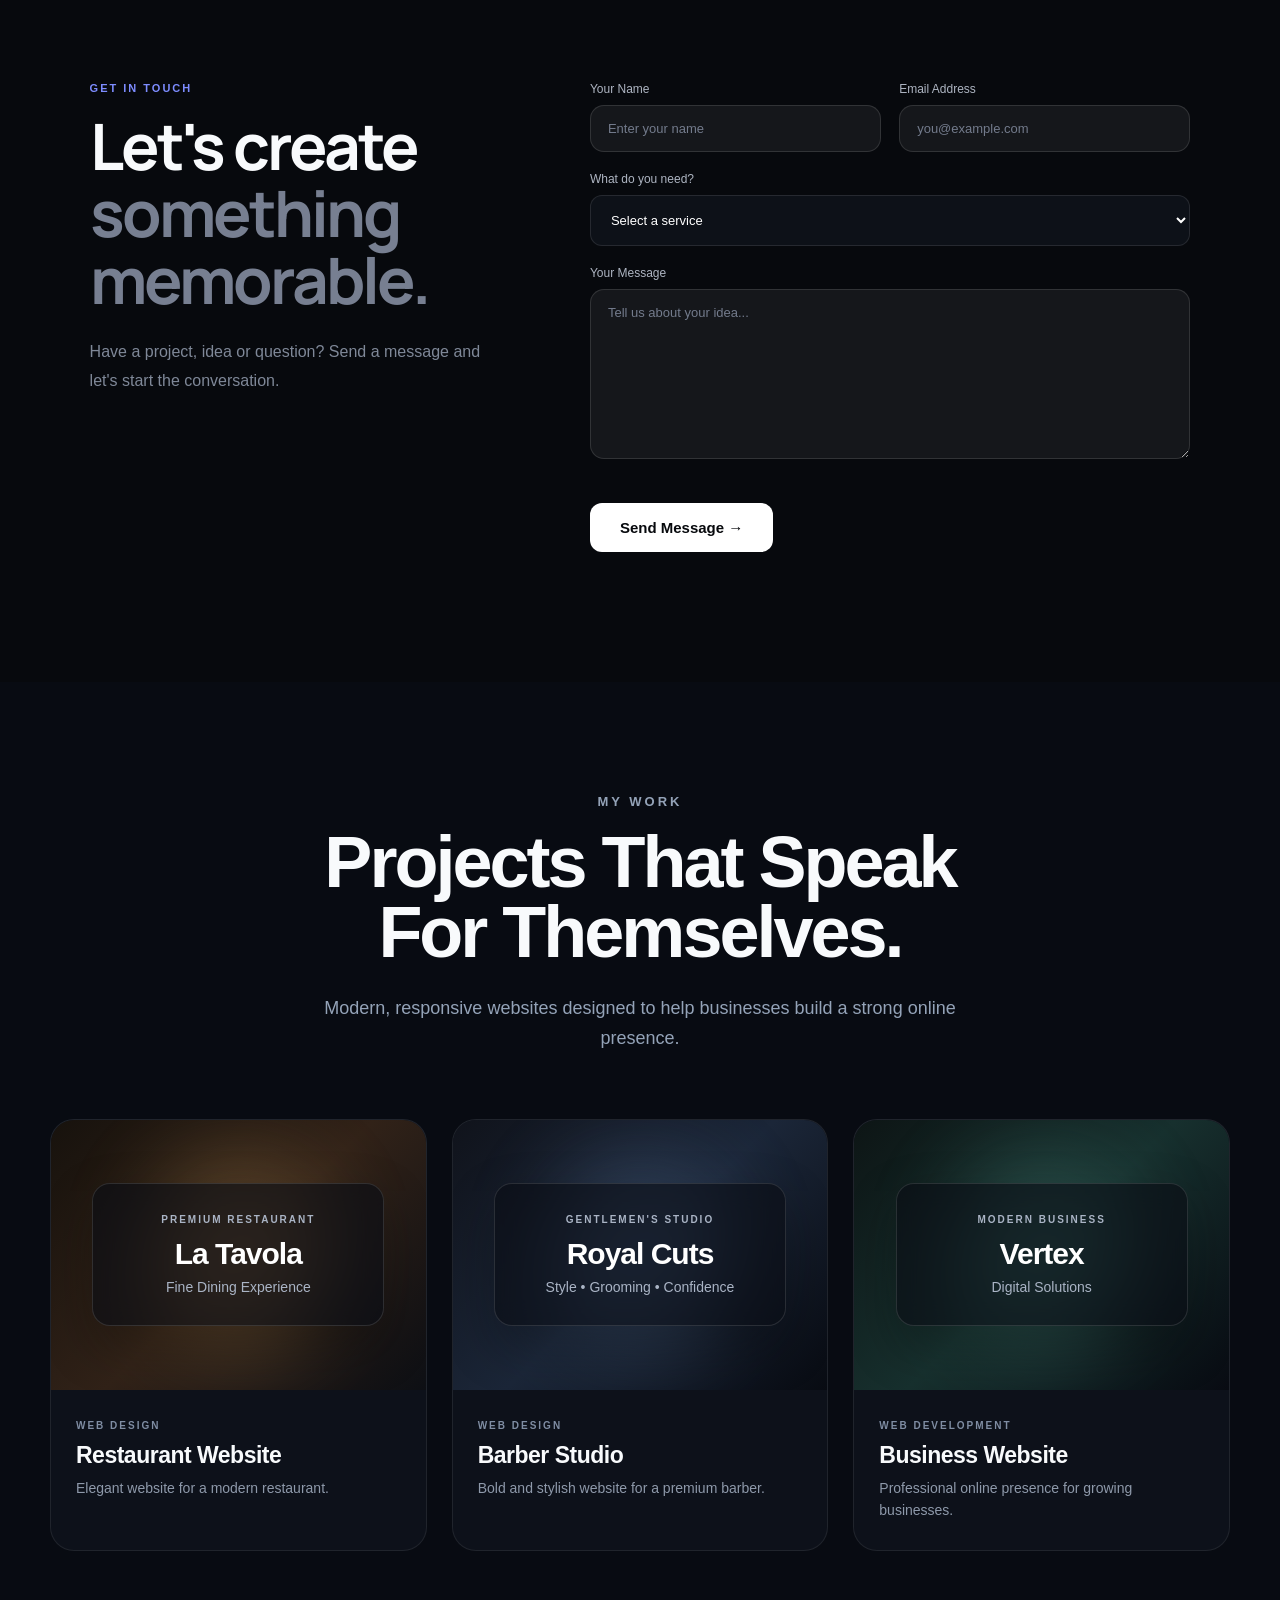
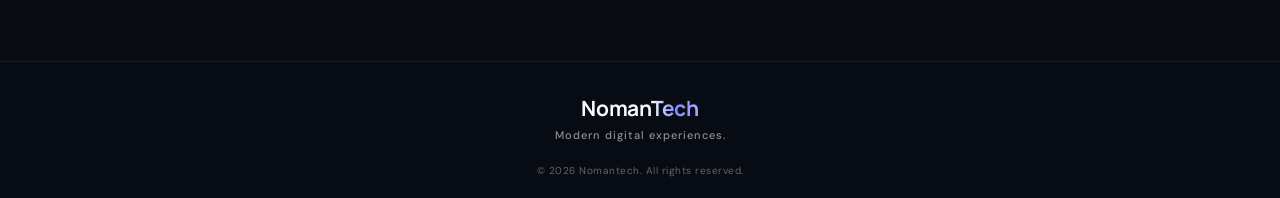
==== commit a2234665: "Update hero visual" ====
--- a/index.html
+++ b/index.html
@@ -187,8 +187,8 @@
         <div class="hero-image-wrap">
 
             <img
-                src="https://images.unsplash.com/photo-1497366754035-f200968a6e72?auto=format&fit=crop&w=1000&q=85"
-                alt="Modern creative workspace"
+                src="https://images.unsplash.com/photo-1518770660439-4636190af475?auto=format&fit=crop&w=1000&q=85"
+                alt="Modern technology workspace"
             >
 
         </div>
--- a/style.css
+++ b/style.css
@@ -1664,3 +1664,51 @@
 
 .nav-button { background: linear-gradient(90deg, #7d8cff, #b8a5ff) !important; color: #ffffff !important; text-shadow: 0 0 8px rgba(255,255,255,.25); }
 
+/* ===== SCROLL REVEAL ANIMATION ===== */
+
+section {
+    animation: sectionReveal 0.8s ease both;
+}
+
+@keyframes sectionReveal {
+    from {
+        opacity: 0;
+        transform: translateY(25px);
+    }
+    to {
+        opacity: 1;
+        transform: translateY(0);
+    }
+}
+
+/* ===== PREMIUM MICRO ANIMATIONS ===== */
+
+.nav-button,
+.nav-links a,
+.project-card,
+.service-card,
+.process-card,
+.contact-form button,
+.logo {
+    transition: transform 0.3s ease, opacity 0.3s ease, box-shadow 0.3s ease;
+}
+
+.nav-button:hover {
+    transform: translateY(-3px) scale(1.03);
+    box-shadow: 0 10px 30px rgba(167,139,250,0.25);
+}
+
+.nav-links a:hover {
+    transform: translateY(-2px);
+}
+
+.project-card:hover,
+.service-card:hover,
+.process-card:hover {
+    transform: translateY(-6px);
+}
+
+.logo:hover {
+    transform: scale(1.03);
+}
+
